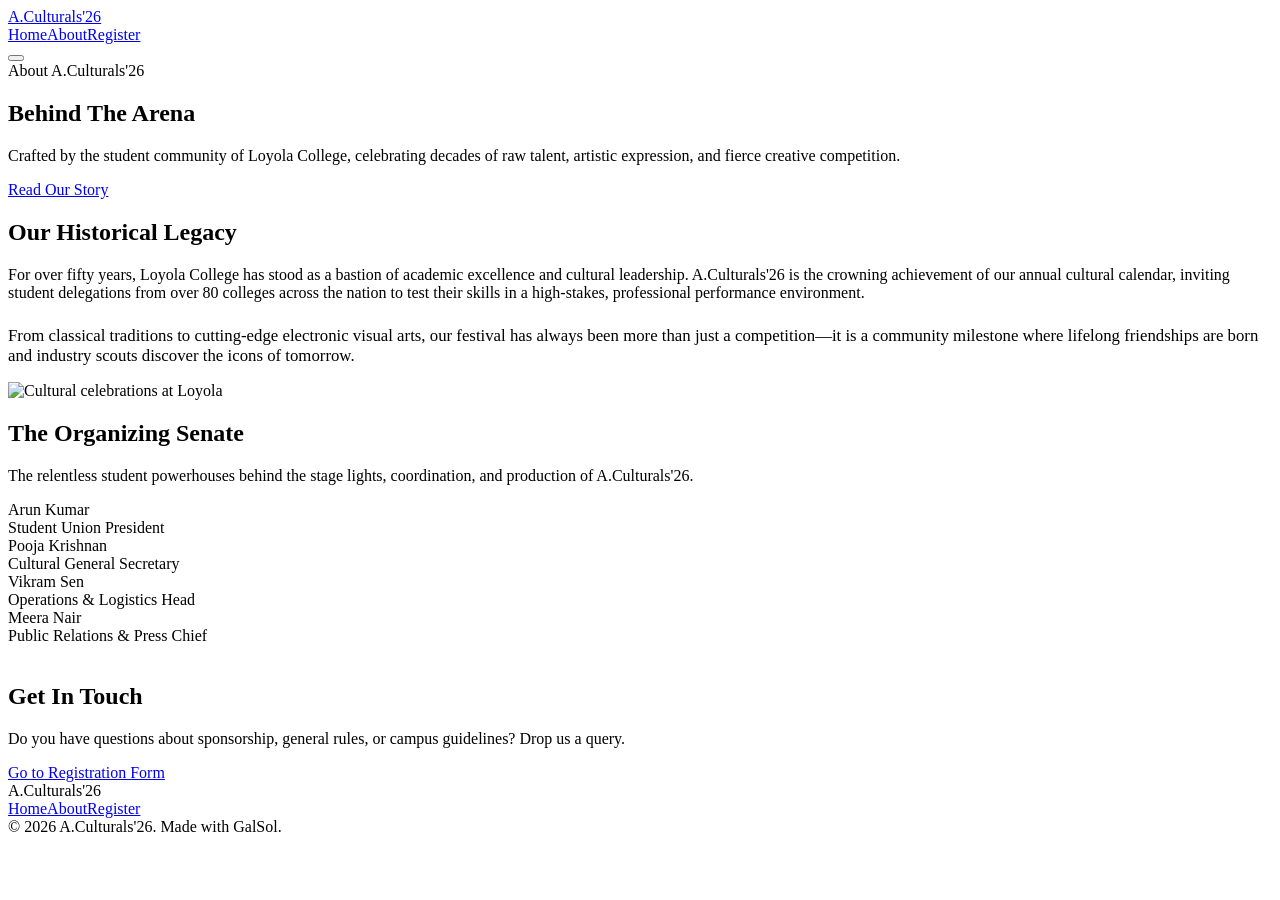
==== pages/about.html @ fa82bf2c "chore(autosave): update site" ====
<!DOCTYPE html>
<html lang="en">
<head>
<meta charset="utf-8">
<meta name="viewport" content="width=device-width,initial-scale=1">
<title>About Us — A.Culturals&#39;26</title>
<meta name="description" content="Learn about the legacy of Loyola College and the team behind Chennai's ultimate cultural warzone.">
<meta name="theme-color" content="#ff6a3d">
<link rel="icon" href="data:image/svg+xml,%3Csvg%20xmlns%3D%22http%3A%2F%2Fwww.w3.org%2F2000%2Fsvg%22%20viewBox%3D%220%200%2064%2064%22%3E%3Cdefs%3E%3ClinearGradient%20id%3D%22g%22%20x1%3D%220%22%20y1%3D%220%22%20x2%3D%221%22%20y2%3D%221%22%3E%3Cstop%20offset%3D%220%22%20stop-color%3D%22%23ff6a3d%22%2F%3E%3Cstop%20offset%3D%221%22%20stop-color%3D%22%23c026d3%22%2F%3E%3C%2FlinearGradient%3E%3C%2Fdefs%3E%3Crect%20width%3D%2264%22%20height%3D%2264%22%20rx%3D%2214%22%20fill%3D%22url(%23g)%22%2F%3E%3Ctext%20x%3D%2232%22%20y%3D%2243%22%20font-family%3D%22system-ui%2Csans-serif%22%20font-size%3D%2234%22%20font-weight%3D%22700%22%20fill%3D%22%23fff%22%20text-anchor%3D%22middle%22%3EA%3C%2Ftext%3E%3C%2Fsvg%3E">

<meta property="og:type" content="website">
<meta property="og:site_name" content="A.Culturals&#39;26">
<meta property="og:title" content="About Us — A.Culturals&#39;26">
<meta property="og:description" content="Learn about the legacy of Loyola College and the team behind Chennai's ultimate cultural warzone.">

<meta name="twitter:card" content="summary">
<meta name="twitter:title" content="About Us — A.Culturals&#39;26">
<meta name="twitter:description" content="Learn about the legacy of Loyola College and the team behind Chennai's ultimate cultural warzone.">

<link rel="preconnect" href="https://fonts.googleapis.com">
<link rel="preconnect" href="https://fonts.gstatic.com" crossorigin>
<link href="https://fonts.googleapis.com/css2?family=Syne:wght@600;700;800&family=Inter:wght@400;500;600;700&display=swap" rel="stylesheet">
<link rel="stylesheet" href="../styles.css">
</head>
<body>
<header class="nav" data-nav>
  <a class="nav-brand" href="../index.html">A.Culturals&#39;26</a>
  <nav class="nav-links"><a href="../index.html">Home</a><a href="about.html" class="active">About</a><a href="register.html">Register</a></nav>
  <button class="nav-burger" aria-label="Menu" data-burger><span></span><span></span><span></span></button>
</header>
<main>
<section class="hero fx-aurora" data-hero data-scene>
  <div class="hero-bg" data-bg style="background-image:linear-gradient(180deg,rgba(0,0,0,.35),rgba(0,0,0,.65)),url('https://images.pexels.com/photos/30215324/pexels-photo-30215324.jpeg?auto=compress&amp;cs=tinysrgb&amp;fit=crop&amp;h=627&amp;w=1200');background-size:cover;background-position:center"></div>
  <div class="hero-inner">
    <span class="hero-badge reveal">About A.Culturals'26</span>
    <h1 class="hero-title reveal txt-shiny">Behind The Arena</h1>
    <p class="hero-sub reveal">Crafted by the student community of Loyola College, celebrating decades of raw talent, artistic expression, and fierce creative competition.</p>
    <div class="hero-actions reveal">
      <a class="btn btn-lg btn-shine" href="#story" data-magnetic>Read Our Story</a>
    </div>
  </div>
</section>

<section class="section fx-noise sc-parallax" id="story" data-scene>
  <div class="section-inner">
    <div class="about-split">
      <div class="about-copy">
        <h2 class="section-title reveal">Our Historical Legacy</h2>
        <p class="section-lead reveal" style="margin-bottom:1.5rem;">For over fifty years, Loyola College has stood as a bastion of academic excellence and cultural leadership. A.Culturals'26 is the crowning achievement of our annual cultural calendar, inviting student delegations from over 80 colleges across the nation to test their skills in a high-stakes, professional performance environment.</p>
        <p class="section-lead reveal" style="color:var(--muted); font-size:1.05rem;">From classical traditions to cutting-edge electronic visual arts, our festival has always been more than just a competition—it is a community milestone where lifelong friendships are born and industry scouts discover the icons of tomorrow.</p>
      </div>
      <div class="about-media reveal">
        <img src="https://images.pexels.com/photos/5193526/pexels-photo-5193526.jpeg?auto=compress&cs=tinysrgb&fit=crop&h=627&w=1200" alt="Cultural celebrations at Loyola">
      </div>
    </div>
  </div>
</section>

<section class="section" id="team" data-scene>
  <div class="section-inner">
    <h2 class="section-title reveal">The Organizing Senate</h2>
    <p class="section-lead reveal">The relentless student powerhouses behind the stage lights, coordination, and production of A.Culturals'26.</p>
    <div class="grid grid-cards">
      <article class="card speaker reveal" data-tilt>
        <div class="speaker-photo" style="background-image:url('https://images.pexels.com/photos/220453/pexels-photo-220453.jpeg?auto=compress&cs=tinysrgb&fit=crop&h=200&w=200')"></div>
        <div class="speaker-name">Arun Kumar</div>
        <div class="speaker-role">Student Union President</div>
      </article>
      <article class="card speaker reveal" data-tilt>
        <div class="speaker-photo" style="background-image:url('https://images.pexels.com/photos/3763188/pexels-photo-3763188.jpeg?auto=compress&cs=tinysrgb&fit=crop&h=200&w=200')"></div>
        <div class="speaker-name">Pooja Krishnan</div>
        <div class="speaker-role">Cultural General Secretary</div>
      </article>
      <article class="card speaker reveal" data-tilt>
        <div class="speaker-photo" style="background-image:url('https://images.pexels.com/photos/3777946/pexels-photo-3777946.jpeg?auto=compress&cs=tinysrgb&fit=crop&h=200&w=200')"></div>
        <div class="speaker-name">Vikram Sen</div>
        <div class="speaker-role">Operations & Logistics Head</div>
      </article>
      <article class="card speaker reveal" data-tilt>
        <div class="speaker-photo" style="background-image:url('https://images.pexels.com/photos/3785077/pexels-photo-3785077.jpeg?auto=compress&cs=tinysrgb&fit=crop&h=200&w=200')"></div>
        <div class="speaker-name">Meera Nair</div>
        <div class="speaker-role">Public Relations & Press Chief</div>
      </article>
    </div>
  </div>
</section>

<section class="section cta fx-meteors" id="contact" data-media data-scene>
  <div class="ms-media ms-g-brand" data-ms-video>
    <img class="ms-poster" src="https://motion.galsol.in/v1/stage-lights-03.webp" alt="" aria-hidden="true" decoding="async">
    <video class="ms-vid" muted playsinline loop preload="none" tabindex="-1" aria-hidden="true"
      data-mp4="https://motion.galsol.in/v1/stage-lights-03.mp4"></video>
  </div>
  <div class="ms-scrim ms-scrim-heavy"></div>
  <div class="section-inner cta-inner reveal">
    <h2 class="cta-title">Get In Touch</h2>
    <p class="cta-sub">Do you have questions about sponsorship, general rules, or campus guidelines? Drop us a query.</p>
    <a class="btn btn-lg btn-borderglow" href="register.html">Go to Registration Form</a>
  </div>
</section>
</main>
<footer class="footer reveal">
  <div class="footer-inner">
    <div class="footer-brand">A.Culturals&#39;26</div>
    <nav class="footer-links"><a href="../index.html">Home</a><a href="about.html">About</a><a href="register.html">Register</a></nav>
    <div class="footer-copy">© 2026 A.Culturals&#39;26. Made with GalSol.</div>
  </div>
</footer>

<script src="../script.js"></script>

</body>
</html>
---- styles.css ----
/* ── scene layer ── */

/* ── scene layer ── */
/* registering the properties makes them real numbers rather than
   substituted strings; harmless where @property is unsupported */
@property --p{syntax:'<number>';inherits:true;initial-value:0}
...
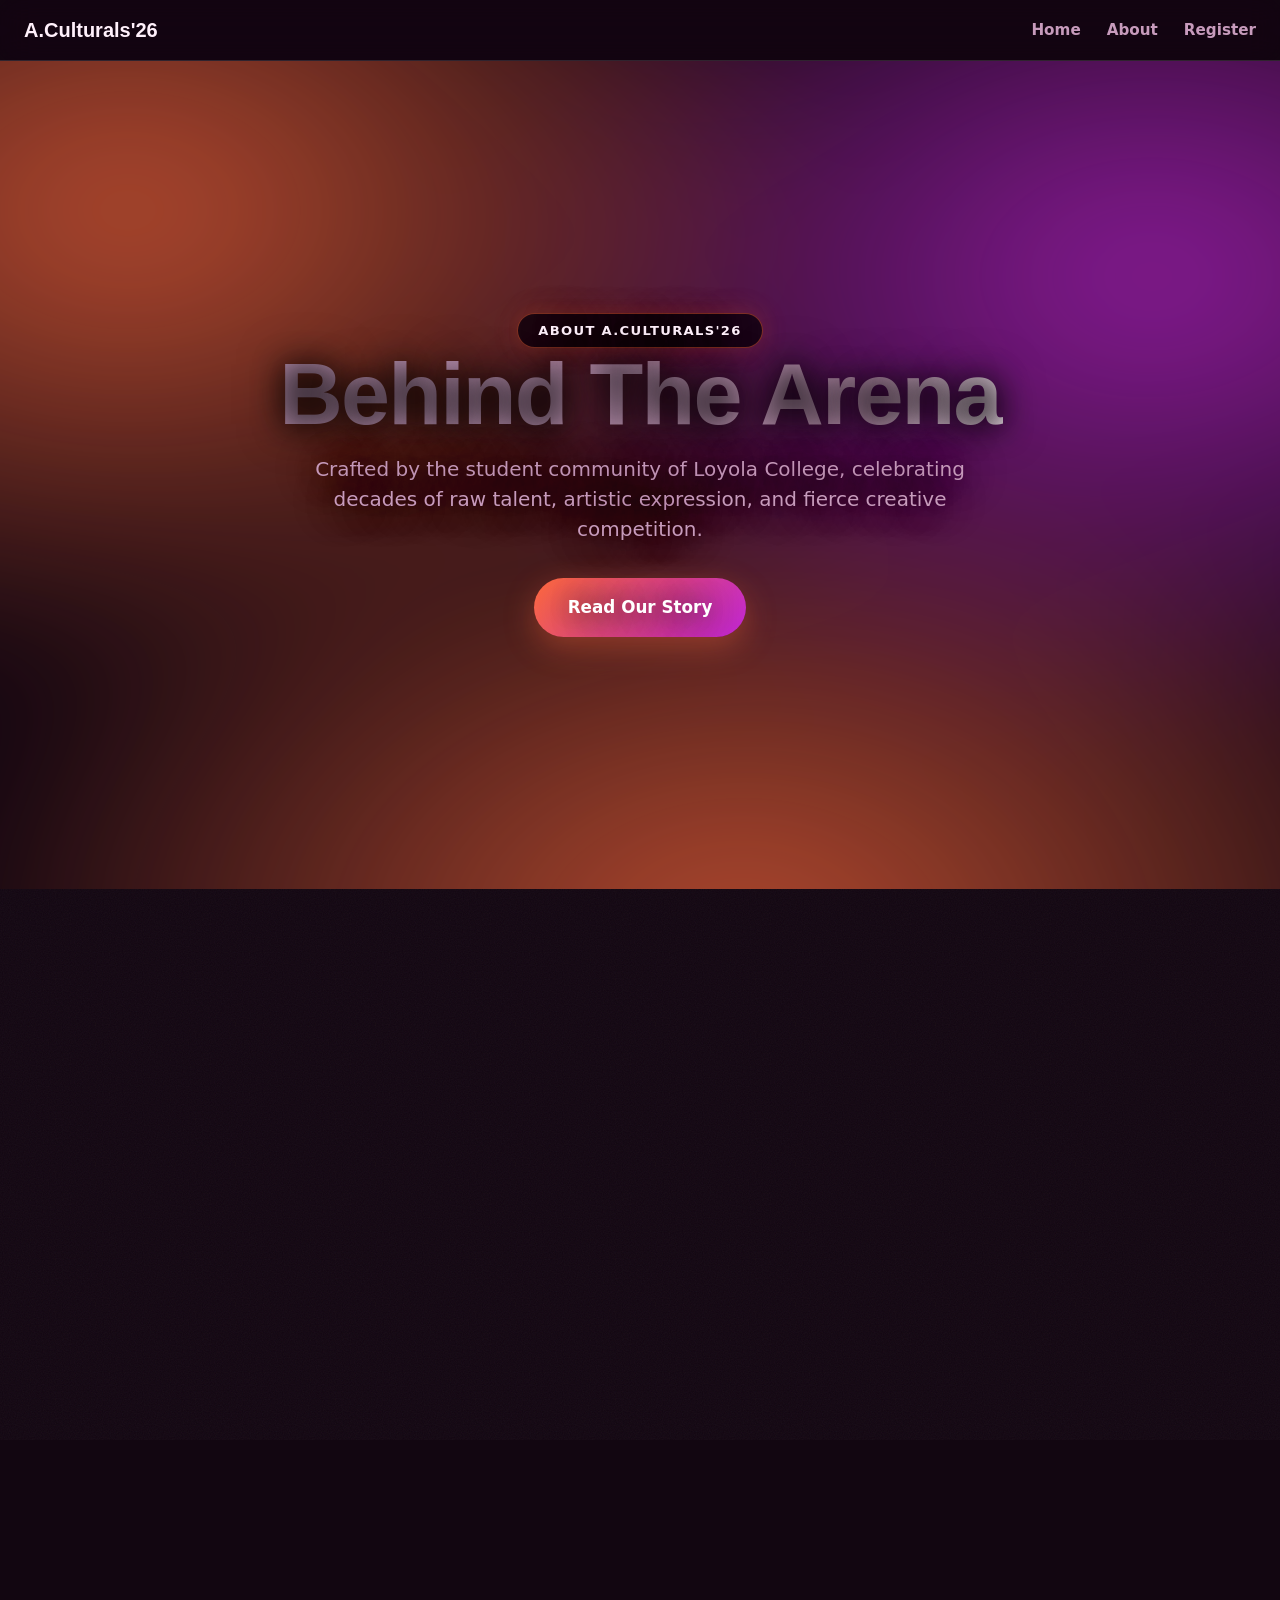
==== commit 1ca60194: "chore(autosave): update site" ====
--- a/pages/about.html
+++ b/pages/about.html
@@ -95,7 +95,7 @@
   <div class="section-inner cta-inner reveal">
     <h2 class="cta-title">Get In Touch</h2>
     <p class="cta-sub">Do you have questions about sponsorship, general rules, or campus guidelines? Drop us a query.</p>
-    <a class="btn btn-lg btn-borderglow" href="register.html">Go to Registration Form</a>
+    <a class="btn btn-lg btn-cyber-outline" href="register.html" data-magnetic>Go to Registration Form</a>
   </div>
 </section>
 </main>
--- a/styles.css
+++ b/styles.css
@@ -1,7 +1,349 @@
+:root{
+  --bg:#120611;--bg2:#1c0a1a;--surface:rgba(40,16,38,.55);--border:rgba(255,255,255,.12);
+  --text:#fff0fb;--muted:#c79bbc;
+  --accent:#ff6a3d;--accent2:#c026d3;--on-accent:#ffffff;
+  --grad:linear-gradient(135deg,var(--accent),var(--accent2));
+  /* drives html{color-scheme} so the browser paints native UI (scrollbars,
+     form controls) to match the palette instead of defaulting to white */
+  --scheme:dark;
+  --font-display:'Syne', sans-serif;--font-body:'Inter', system-ui, sans-serif;
+  --radius:18px;--radius-sm:12px;--radius-lg:28px;
+  --shadow:0 20px 60px rgba(0,0,0,.45);
+  --shadow-sm:0 8px 24px rgba(0,0,0,.35);
+  --maxw:1180px;--ease:cubic-bezier(.22,1,.36,1);
+}
+
+
+*{box-sizing:border-box}html{scroll-behavior:smooth}
+body{margin:0;background:var(--bg);color:var(--text);font-family:var(--font-body);line-height:1.6;-webkit-font-smoothing:antialiased;overflow-x:hidden}
+/* Scrollbar — themed from the palette. Without this the OS default (a white
+   bar with arrow buttons) sits against the dark page and breaks the whole look.
+   color-scheme tells the browser to render native UI dark for dark palettes. */
+html{color-scheme:var(--scheme)}
+*{scrollbar-width:thin;scrollbar-color:var(--accent) transparent}
+::-webkit-scrollbar{width:10px;height:10px}
+::-webkit-scrollbar-track{background:transparent}
+::-webkit-scrollbar-thumb{background:linear-gradient(180deg,var(--accent),var(--accent2));border-radius:20px;border:2px solid transparent;background-clip:padding-box}
+::-webkit-scrollbar-thumb:hover{filter:brightness(1.15)}
+::-webkit-scrollbar-corner{background:transparent}
+img{max-width:100%;display:block}
+a{color:inherit;text-decoration:none}
+h1,h2,h3{font-family:var(--font-display);font-weight:700;line-height:1.05;margin:0}
+.section-inner,.hero-inner,.footer-inner{max-width:var(--maxw);margin:0 auto;padding:0 24px}
+
+/* buttons */
+.btn{display:inline-flex;align-items:center;gap:8px;background:var(--grad);color:var(--on-accent);font-weight:700;
+  padding:13px 26px;border-radius:999px;box-shadow:0 10px 30px color-mix(in srgb,var(--accent) 35%,transparent);
+  transition:transform .2s var(--ease),filter .2s}
+.btn:hover{transform:translateY(-2px);filter:brightness(1.07)}
+.btn-lg{padding:16px 34px;font-size:1.05rem}
+
+/* nav — glassy sticky */
+.nav{position:sticky;top:0;z-index:50;display:flex;align-items:center;justify-content:space-between;gap:16px;
+  padding:14px 24px;background:color-mix(in srgb,var(--bg) 62%,transparent);backdrop-filter:blur(16px) saturate(140%);
+  -webkit-backdrop-filter:blur(16px) saturate(140%);border-bottom:1px solid var(--border)}
+.nav-brand{font-family:var(--font-display);font-weight:700;font-size:1.25rem}
+.nav-links{display:flex;gap:26px}
+.nav-links a{color:var(--muted);font-weight:600;font-size:.95rem;transition:color .15s}
+.nav-links a:hover{color:var(--text)}
+.nav-burger{display:none;flex-direction:column;gap:5px;background:none;border:0;cursor:pointer;padding:6px}
+.nav-burger span{width:24px;height:2px;background:var(--text);border-radius:2px;transition:.25s}
+
+/* hero — full viewport, gradient-mesh background, cinematic type */
+.hero{position:relative;min-height:92vh;display:flex;align-items:center;overflow:hidden}
+.hero-bg{position:absolute;inset:-20%;z-index:0;filter:blur(60px);opacity:.85;
+  background:
+    radial-gradient(40% 40% at 20% 25%,color-mix(in srgb,var(--accent) 70%,transparent),transparent),
+    radial-gradient(45% 45% at 82% 30%,color-mix(in srgb,var(--accent2) 70%,transparent),transparent),
+    radial-gradient(40% 40% at 60% 90%,color-mix(in srgb,var(--accent) 45%,transparent),transparent);
+  animation:heroFloat 16s var(--ease) infinite alternate}
+@keyframes heroFloat{to{transform:translate3d(3%,-3%,0) scale(1.1)}}
+.hero-inner{position:relative;z-index:1;text-align:center;padding-top:80px;padding-bottom:80px;width:100%;text-shadow:0 2px 30px rgba(0,0,0,0.95), 0 0 45px rgba(0,0,0,0.6)}
+.hero-badge-wrap{display:flex;justify-content:center;margin-bottom:24px}
+.hero-badge{display:inline-flex;align-items:center;padding:6px 20px;font-size:0.82rem;letter-spacing:0.1em;font-weight:700;border-radius:999px;background:rgba(18, 6, 17, 0.8);border:1px solid rgba(255, 106, 61, 0.45);box-shadow:0 0 25px rgba(255, 106, 61, 0.25);color:var(--text);text-transform:uppercase}
+.hero-title{font-size:clamp(2.6rem,7vw,5.5rem);letter-spacing:-.02em;margin-bottom:14px;max-width:16ch;margin-inline:auto}
+.hero-flip-text{font-family:var(--font-display);font-size:clamp(1.2rem,3vw,1.9rem);font-weight:800;letter-spacing:0.06em;color:var(--text);margin-bottom:24px;text-transform:uppercase}
+.hero-flip-text span{display:inline-block;padding:0 4px;font-weight:900}
+.hero-sub{font-size:clamp(1.05rem,2vw,1.25rem);color:var(--muted);max-width:52ch;margin:0 auto 34px;line-height:1.5}
+.hero-actions{display:flex;justify-content:center;gap:16px;margin-top:10px}
+
+/* sections */
+.section{padding:96px 0;position:relative}
+.section-title{font-size:clamp(1.9rem,4vw,3rem);letter-spacing:-.02em;margin-bottom:14px;text-align:center}
+.section-lead{color:var(--muted);font-size:1.15rem;max-width:60ch;margin:0 auto;text-align:center}
+/* About with a photograph becomes a two-column split; without one the
+   markup is unchanged and the centred column above still applies. */
+.about-split{display:grid;grid-template-columns:1fr 1fr;gap:clamp(24px,5vw,64px);align-items:center;text-align:left}
+.about-split .section-title,.about-split .section-lead{text-align:left;margin:0}
+.about-split .about-media{border-radius:var(--radius);overflow:hidden;box-shadow:var(--shadow);border:1px solid var(--border)}
+.about-split .about-media img{width:100%;height:100%;max-height:520px;object-fit:cover;display:block}
+@media(max-width:820px){.about-split{grid-template-columns:1fr;text-align:center}
+  .about-split .section-title,.about-split .section-lead{text-align:center;margin-inline:auto}}
+
+/* glass cards + grids */
+.grid{display:grid;gap:22px;margin-top:44px}
+.grid-cards{grid-template-columns:repeat(auto-fill,minmax(230px,1fr))}
+.card{background:var(--surface);border:1px solid var(--border);border-radius:var(--radius);padding:24px;
+  backdrop-filter:blur(18px) saturate(140%);-webkit-backdrop-filter:blur(18px) saturate(140%);box-shadow:var(--shadow-sm);
+  transition:transform .25s var(--ease),border-color .25s}
+.card:hover{transform:translateY(-6px);border-color:color-mix(in srgb,var(--accent) 55%,var(--border))}
+.speaker{text-align:center}
+.speaker-photo{width:110px;height:110px;border-radius:50%;margin:0 auto 16px;background:var(--grad);background-size:cover;background-position:center}
+.speaker-name{font-weight:700;font-size:1.1rem}
+.speaker-role{color:var(--muted);font-size:.9rem;margin-top:3px}
+
+/* schedule */
+.schedule{max-width:760px;margin:44px auto 0;display:flex;flex-direction:column;gap:14px}
+.sched-item{display:flex;gap:20px;align-items:flex-start;background:var(--surface);border:1px solid var(--border);
+  border-radius:var(--radius);padding:20px 22px;backdrop-filter:blur(14px)}
+.sched-time{font-family:var(--font-display);font-weight:700;color:var(--accent);min-width:92px}
+.sched-title{font-weight:700}
+.sched-desc{color:var(--muted);font-size:.95rem;margin-top:3px}
+
+/* countdown */
+.countdown{display:flex;justify-content:center;gap:16px;flex-wrap:wrap;margin-top:40px}
+.cd-unit{background:var(--surface);border:1px solid var(--border);border-radius:var(--radius);padding:22px 26px;
+  min-width:104px;text-align:center;backdrop-filter:blur(14px)}
+.cd-unit span{display:block;font-family:var(--font-display);font-size:2.6rem;font-weight:700;line-height:1;
+  background:var(--grad);-webkit-background-clip:text;background-clip:text;color:transparent}
+.cd-unit small{color:var(--muted);font-size:.78rem;text-transform:uppercase;letter-spacing:.08em}
+
+/* gallery */
+.gallery{display:grid;grid-template-columns:repeat(auto-fill,minmax(220px,1fr));gap:14px;margin-top:44px}
+.gallery-item{aspect-ratio:4/3;border-radius:var(--radius-sm);background-size:cover;background-position:center;
+  background-color:var(--surface);border:1px solid var(--border);transition:transform .25s}
+.gallery-item:hover{transform:scale(1.03)}
+
+/* cta */
+.cta-card{background:var(--surface);border:1px solid var(--border);border-radius:var(--radius-lg);
+  padding:64px 48px;backdrop-filter:blur(24px) saturate(140%);-webkit-backdrop-filter:blur(24px) saturate(140%);box-shadow:var(--shadow);overflow:hidden;position:relative;z-index:1}
+.cta-grid{display:grid;grid-template-columns:1.1fr 0.9fr;gap:48px;align-items:center}
+.cta-main{text-align:left}
+.cta-badge{display:inline-block;padding:6px 14px;font-size:0.75rem;letter-spacing:0.12em;font-weight:700;border-radius:999px;background:rgba(255, 106, 61, 0.15);border:1px solid rgba(255, 106, 61, 0.3);color:var(--accent);text-transform:uppercase;margin-bottom:20px}
+.cta-title{font-size:clamp(2rem,4vw,3.2rem);margin-bottom:16px;line-height:1.1}
+.cta-sub{color:var(--muted);font-size:1.1rem;margin-bottom:32px;max-width:540px;line-height:1.6}
+.cta-actions{display:flex;gap:16px;flex-wrap:wrap}
+.cta-stats{display:grid;grid-template-columns:1fr 1fr;gap:18px}
+.cta-stat-item{background:rgba(255,255,255,0.03);border:1px solid var(--border);border-radius:var(--radius);padding:24px;text-align:center;backdrop-filter:blur(10px);transition:transform 0.25s var(--ease), border-color 0.25s}
+.cta-stat-item:hover{border-color:var(--accent);transform:translateY(-4px)}
+.stat-num{font-family:var(--font-display);font-size:clamp(2rem,3vw,2.8rem);font-weight:800;line-height:1;margin-bottom:4px}
+.stat-label{font-size:0.85rem;font-weight:600;color:var(--muted);text-transform:uppercase;letter-spacing:0.05em}
+
+@media (max-width:960px){
+  .cta-grid{grid-template-columns:1fr;gap:40px}
+  .cta-card{padding:40px 24px}
+  .cta-main{text-align:center}
+  .cta-sub{margin-inline:auto}
+  .cta-actions{justify-content:center}
+}
+
+/* form embed */
+.form-embed{max-width:720px;margin:40px auto 0}
+.form-embed iframe{width:100%;height:760px;border:0;border-radius:var(--radius);background:#fff}
+
+/* footer */
+.footer{border-top:1px solid var(--border);padding:56px 24px;background:var(--bg2)}
+.footer-inner{display:flex;flex-direction:column;align-items:center;gap:16px;text-align:center}
+.footer-brand{font-family:var(--font-display);font-weight:700;font-size:1.3rem}
+.footer-links{display:flex;gap:22px;flex-wrap:wrap;justify-content:center}
+.footer-links a{color:var(--muted);font-weight:600;transition:color .15s}
+.footer-links a:hover{color:var(--text)}
+.footer-copy{color:var(--muted);font-size:.85rem}
+
+/* scroll-reveal */
+.reveal{opacity:0;transform:translateY(24px);transition:opacity .7s var(--ease),transform .7s var(--ease)}
+.reveal.in{opacity:1;transform:none}
+@media (prefers-reduced-motion:reduce){.reveal{opacity:1;transform:none}.hero-bg{animation:none}}
+
+/* responsive */
+@media (max-width:760px){
+  .nav-links{position:fixed;inset:64px 0 auto 0;flex-direction:column;gap:0;background:color-mix(in srgb,var(--bg) 94%,transparent);
+    backdrop-filter:blur(18px);border-bottom:1px solid var(--border);padding:10px 24px;transform:translateY(-140%);transition:transform .3s var(--ease)}
+  .nav.open .nav-links{transform:none}
+  .nav-links a{padding:14px 0;border-bottom:1px solid var(--border)}
+  .nav-burger{display:flex}
+  .nav.open .nav-burger span:nth-child(1){transform:translateY(7px) rotate(45deg)}
+  .nav.open .nav-burger span:nth-child(2){opacity:0}
+  .nav.open .nav-burger span:nth-child(3){transform:translateY(-7px) rotate(-45deg)}
+  .section{padding:64px 0}
+}
+
+
+/* ── effects kit ── */
+/* fx:txt-gradient */ .txt-gradient{background:var(--grad);-webkit-background-clip:text;background-clip:text;color:transparent}
+/* fx:data-typewriter */ .tw-caret::after{content:'';display:inline-block;width:.6ch;height:1.05em;background:var(--accent);margin-left:2px;vertical-align:-2px;animation:fxblink 1s step-end infinite}@keyframes fxblink{50%{opacity:0}}
+/* fx:data-flip */ [data-flip]>span{display:inline-block;transition:transform .5s var(--ease),opacity .5s;transform-origin:50% 100%}
+/* fx:btn-shine */ .btn-shine{position:relative;overflow:hidden}.btn-shine::after{content:'';position:absolute;inset:0;background:linear-gradient(120deg,transparent 30%,rgba(255,255,255,.4),transparent 70%);transform:translateX(-130%);transition:transform .7s var(--ease)}.btn-shine:hover::after{transform:translateX(130%)}
+/* fx:btn-borderglow */ .btn-borderglow{position:relative;z-index:0;background:var(--bg2);color:var(--text)}.btn-borderglow::before{content:'';position:absolute;inset:-2px;border-radius:inherit;background:conic-gradient(from 0deg,var(--accent),var(--accent2),var(--accent));z-index:-2;animation:fxspin 3.2s linear infinite}.btn-borderglow::after{content:'';position:absolute;inset:1.5px;border-radius:inherit;background:var(--bg2);z-index:-1}@keyframes fxspin{to{transform:rotate(360deg)}}
+/* fx:btn-cyber-outline */
+.btn-cyber-outline {
+  display: inline-flex;
+  align-items: center;
+  gap: 8px;
+  background: rgba(255, 255, 255, 0.02);
+  color: var(--text);
+  border: 1px solid rgba(255, 255, 255, 0.12);
+  border-radius: 999px;
+  position: relative;
+  overflow: hidden;
+  backdrop-filter: blur(12px);
+  -webkit-backdrop-filter: blur(12px);
+  box-shadow: inset 0 0 15px rgba(255, 255, 255, 0.02);
+  transition: all 0.4s var(--ease);
+  font-weight: 700;
+}
+.btn-cyber-outline::before {
+  content: '';
+  position: absolute;
+  top: 0; left: 15%; width: 70%; height: 1.5px;
+  background: linear-gradient(90deg, transparent, var(--accent), var(--accent2), transparent);
+  transition: all 0.4s var(--ease);
+}
+.btn-cyber-outline::after {
+  content: '';
+  position: absolute;
+  bottom: 0; left: 15%; width: 70%; height: 1.5px;
+  background: linear-gradient(90deg, transparent, var(--accent2), var(--accent), transparent);
+  transition: all 0.4s var(--ease);
+}
+.btn-cyber-outline:hover {
+  border-color: rgba(255, 106, 61, 0.4);
+  background: rgba(255, 106, 61, 0.08);
+  box-shadow: 0 0 35px rgba(255, 106, 61, 0.22), inset 0 0 12px rgba(255, 106, 61, 0.12);
+  transform: translateY(-3px);
+  color: #fff;
+}
+.btn-cyber-outline:hover::before, .btn-cyber-outline:hover::after {
+  width: 100%;
+  left: 0;
+}
+/* fx:data-glow */ [data-glow]{position:relative}[data-glow]::before{content:'';position:absolute;inset:0;border-radius:inherit;padding:1.5px;background:radial-gradient(200px circle at var(--gx,50%) var(--gy,50%),var(--accent),transparent 60%);-webkit-mask:linear-gradient(#000 0 0) content-box,linear-gradient(#000 0 0);-webkit-mask-composite:xor;mask-composite:exclude;opacity:0;transition:opacity .3s;pointer-events:none}[data-glow]:hover::before{opacity:1}
+/* fx:fx-aurora */ .fx-aurora{position:relative;overflow:hidden}.fx-aurora::before{content:'';position:absolute;inset:-30%;z-index:0;filter:blur(70px);opacity:.7;background:radial-gradient(35% 35% at 25% 30%,var(--accent),transparent),radial-gradient(35% 35% at 75% 35%,var(--accent2),transparent),radial-gradient(40% 40% at 55% 85%,var(--accent),transparent);animation:fxfloat 18s var(--ease) infinite alternate}.fx-aurora>*{position:relative;z-index:1}@keyframes fxfloat{to{transform:translate(4%,-4%) scale(1.15)}}
+/* fx:fx-dotgrid */ .fx-dotgrid{position:relative}.fx-dotgrid::before{content:'';position:absolute;inset:0;z-index:0;background-image:radial-gradient(circle,color-mix(in srgb,var(--text) 16%,transparent) 1px,transparent 1px);background-size:22px 22px;-webkit-mask-image:radial-gradient(65% 55% at 50% 40%,#000,transparent);mask-image:radial-gradient(65% 55% at 50% 40%,#000,transparent)}.fx-dotgrid>*{position:relative;z-index:1}
+/* fx:data-spotlight */ [data-spotlight]{position:relative}[data-spotlight]::after{content:'';position:absolute;inset:0;z-index:0;pointer-events:none;background:radial-gradient(420px circle at var(--spx,50%) var(--spy,50%),color-mix(in srgb,var(--accent) 22%,transparent),transparent 70%);opacity:0;transition:opacity .3s}[data-spotlight]:hover::after{opacity:1}[data-spotlight]>*{position:relative;z-index:1}
+/* fx:marquee */ .marquee{overflow:hidden;--gap:2rem;-webkit-mask-image:linear-gradient(90deg,transparent,#000 8%,#000 92%,transparent);mask-image:linear-gradient(90deg,transparent,#000 8%,#000 92%,transparent)}.marquee-track{display:flex;gap:var(--gap);width:max-content;animation:fxmarquee 28s linear infinite}.marquee:hover .marquee-track{animation-play-state:paused}@keyframes fxmarquee{to{transform:translateX(calc(-50% - var(--gap)/2))}}
+/* fx:bento */ .bento{display:grid;grid-template-columns:repeat(4,1fr);gap:16px;margin-top:44px}.bento>*{background:var(--surface);border:1px solid var(--border);border-radius:var(--radius);padding:24px;backdrop-filter:blur(14px)}.bento .b-wide{grid-column:span 2}.bento .b-tall{grid-row:span 2}@media(max-width:760px){.bento{grid-template-columns:repeat(2,1fr)}.bento .b-wide{grid-column:span 2}}
+/* fx:data-nav-spotlight */ [data-nav-spotlight]{position:relative;overflow:hidden}[data-nav-spotlight]::before{content:'';position:absolute;inset:0;pointer-events:none;background:radial-gradient(110px circle at var(--nspx,-999px) 50%,color-mix(in srgb,var(--accent) 24%,transparent),transparent 70%);opacity:0;transition:opacity .3s}[data-nav-spotlight]:hover::before{opacity:1}[data-nav-spotlight] .nav-ind{position:absolute;bottom:0;height:2px;background:var(--grad);border-radius:2px;transition:left .35s var(--ease),width .35s var(--ease);pointer-events:none}
+/* fx:data-dock */ [data-dock]{display:inline-flex;align-items:flex-end;gap:10px;padding:10px 14px;background:var(--surface);border:1px solid var(--border);border-radius:22px;backdrop-filter:blur(16px);box-shadow:var(--shadow-sm)}[data-dock]>*{transition:transform .18s var(--ease);transform-origin:bottom center;will-change:transform}
+/* fx:data-carousel */ [data-carousel]{position:relative}[data-carousel] .car-track{display:flex;gap:16px;overflow-x:auto;scroll-snap-type:x mandatory;scrollbar-width:none;-ms-overflow-style:none}[data-carousel] .car-track::-webkit-scrollbar{display:none}[data-carousel] .car-slide{flex:0 0 auto;scroll-snap-align:center}[data-carousel] .car-btn{position:absolute;top:42%;transform:translateY(-50%);width:40px;height:40px;border-radius:50%;background:var(--surface);border:1px solid var(--border);color:var(--text);cursor:pointer;display:grid;place-items:center;backdrop-filter:blur(12px);z-index:2;font-size:1.2rem;line-height:1}[data-carousel] .car-btn:hover{border-color:var(--accent)}[data-carousel] .car-prev{left:-10px}[data-carousel] .car-next{right:-10px}[data-carousel] .car-dots{display:flex;gap:7px;justify-content:center;margin-top:18px}[data-carousel] .car-dot{width:7px;height:7px;border-radius:99px;background:var(--border);border:0;cursor:pointer;transition:.25s var(--ease)}[data-carousel] .car-dot.on{background:var(--accent);width:22px}
+/* fx:fx-meteors */ .fx-meteors{position:relative;overflow:hidden}.fx-meteors .meteor{position:absolute;top:-8%;width:2px;height:2px;border-radius:50%;background:var(--accent);box-shadow:0 0 9px var(--accent);animation:fxmeteor linear infinite;z-index:0}.fx-meteors .meteor::after{content:'';position:absolute;top:50%;transform:translateY(-50%);width:90px;height:1px;background:linear-gradient(90deg,var(--accent),transparent)}@keyframes fxmeteor{0%{transform:translate(0,0) rotate(215deg);opacity:1}70%{opacity:1}100%{transform:translate(-760px,760px) rotate(215deg);opacity:0}}.fx-meteors>*:not(.meteor){position:relative;z-index:1}
+/* fx:fx-noise */ .fx-noise{position:relative}.fx-noise::after{content:'';position:absolute;inset:0;pointer-events:none;z-index:2;opacity:.05;mix-blend-mode:overlay;background-image:url("data:image/svg+xml,%3Csvg xmlns='http://www.w3.org/2000/svg' width='140' height='140'%3E%3Cfilter id='n'%3E%3CfeTurbulence type='fractalNoise' baseFrequency='.85' numOctaves='3'/%3E%3C/filter%3E%3Crect width='140' height='140' filter='url(%23n)'/%3E%3C/svg%3E")}
+/* fx:data-encrypt */ [data-encrypt]{position:relative;overflow:hidden}[data-encrypt] .enc{position:absolute;inset:0;z-index:1;font-family:'JetBrains Mono',ui-monospace,monospace;font-size:10px;line-height:1.15;color:color-mix(in srgb,var(--accent) 75%,transparent);word-break:break-all;padding:6px;opacity:0;transition:opacity .35s;pointer-events:none;-webkit-mask-image:radial-gradient(170px at var(--ex,50%) var(--ey,50%),#000,transparent);mask-image:radial-gradient(170px at var(--ex,50%) var(--ey,50%),#000,transparent)}[data-encrypt]:hover .enc{opacity:1}[data-encrypt]>*:not(.enc){position:relative;z-index:2}
+/* fx:txt-shiny */ .txt-shiny{background:linear-gradient(110deg,var(--muted) 40%,var(--text) 50%,var(--muted) 60%);background-size:200% 100%;-webkit-background-clip:text;background-clip:text;color:transparent;animation:fxshine 3.2s linear infinite}@keyframes fxshine{to{background-position:-200% 0}}
+/* fx:data-magnetlines */ [data-magnetlines]{display:grid;place-items:center}[data-magnetlines] span{display:block;width:2px;height:26px;border-radius:2px;background:color-mix(in srgb,var(--accent) 75%,transparent);transform:rotate(var(--rot,-10deg));transition:transform .25s var(--ease);will-change:transform}
+
+/* ── media tier ── */
+
+/* ── media tier: footage behind a section ── */
+[data-media]{position:relative;isolation:isolate;overflow:hidden}
+/* negative z sits above the section's own background but below every
+   z-index:0 child — which is where effects.js puts its canvases */
+.ms-media{position:absolute;inset:0;z-index:-2;pointer-events:none}
+.ms-media .ms-poster,.ms-media .ms-vid{position:absolute;inset:0;width:100%;height:100%;object-fit:cover;display:block}
+.ms-media .ms-vid{opacity:0;transition:opacity .6s var(--ease)}
+.ms-media .ms-vid.ms-on{opacity:1}
+.ms-media.ms-flip .ms-poster,.ms-media.ms-flip .ms-vid{transform:scaleX(-1)}
+/* grades — the same clip reads as a different film per palette, which is
+   what stops ten sites sharing one mood from looking like ten of the same */
+.ms-g-cool .ms-poster,.ms-g-cool .ms-vid{filter:saturate(.85) hue-rotate(-12deg) contrast(1.06)}
+.ms-g-warm .ms-poster,.ms-g-warm .ms-vid{filter:saturate(1.12) hue-rotate(10deg) brightness(1.02)}
+.ms-g-mono .ms-poster,.ms-g-mono .ms-vid{filter:grayscale(1) contrast(1.12)}
+.ms-g-brand .ms-poster,.ms-g-brand .ms-vid{filter:grayscale(1) contrast(1.05)}
+.ms-g-brand::after{content:'';position:absolute;inset:0;background:var(--grad);mix-blend-mode:color;opacity:.85}
+/* SCRIM = DIM, NOT TINT.
+   This used to be color-mix(var(--bg)) — on a dark-blue palette that laid
+   a blue wash over the footage and made a black night road look painted.
+   Real footage already has its own colour; the scrim's only job is
+   contrast under the copy, so it is NEUTRAL BLACK. Tinting is opt-in via
+   the ms-g-* grades, where the author actually asked for it. */
+.ms-scrim{position:absolute;inset:0;z-index:-1;pointer-events:none}
+.ms-scrim-light{background:linear-gradient(180deg,rgba(0,0,0,.18),rgba(0,0,0,.42))}
+.ms-scrim-medium{background:linear-gradient(180deg,rgba(0,0,0,.34),rgba(0,0,0,.58))}
+.ms-scrim-heavy{background:linear-gradient(180deg,rgba(0,0,0,.52),rgba(0,0,0,.76))}
+.ms-scrim-bottom{background:linear-gradient(180deg,transparent 28%,rgba(0,0,0,.82))}
+/* flat, even dim — for footage that is already dark and just needs holding back */
+.ms-scrim-dim{background:rgba(0,0,0,.42)}
+@media (max-width:600px){.ms-scrim{background:linear-gradient(180deg,rgba(0,0,0,.45),rgba(0,0,0,.68))}}
+/* Overlay zone — clips a Tier A effect's canvas to part of the section.
+   The effects insert their canvas as the first child at z-index 0, so a
+   mask on the section's ::after cannot reach them; a clip-path on a
+   wrapper class does, and costs nothing. */
+[data-fx-zone="top"]>canvas{clip-path:inset(0 0 50% 0)}
+[data-fx-zone="bottom"]>canvas{clip-path:inset(50% 0 0 0)}
+@media (prefers-reduced-motion:reduce){.ms-media .ms-vid{display:none}}
+
+
 /* ── scene layer ── */
 
 /* ── scene layer ── */
 /* registering the properties makes them real numbers rather than
    substituted strings; harmless where @property is unsupported */
 @property --p{syntax:'<number>';inherits:true;initial-value:0}
-...
+@property --vp{syntax:'<number>';inherits:true;initial-value:1}
+[data-scene]{position:relative;will-change:transform,opacity,filter}
+/* the spacer is what the page scrolls through while the scene holds still */
+.scene-pin{position:relative;height:calc((1 + var(--pin,1))*100vh)}
+.scene-pin>[data-pin]{position:sticky;top:0;height:100vh;overflow:hidden;display:flex;flex-direction:column;justify-content:center}
+[data-scene].sc-zoom .ms-media{transform:scale(calc(1 + var(--p,0)*.18));transform-origin:50% 50%}
+[data-scene].sc-rise .hero-inner,[data-scene].sc-rise .section-inner{
+    transform:translateY(calc((1 - var(--vp,1))*46px));opacity:var(--vp,1)}
+[data-scene].sc-hold .hero-inner,[data-scene].sc-hold .section-inner{
+    transform:translateY(calc(var(--p,0)*-16vh));
+    opacity:calc(1 - max(0,(var(--p,0) - .68))*3.1)}
+[data-scene].sc-depth{
+    transform:scale(calc(1 - max(0,(var(--p,0) - .7))*.3));
+    filter:blur(calc(max(0,(var(--p,0) - .74))*18px));
+    opacity:calc(1 - max(0,(var(--p,0) - .78))*3.4)}
+[data-scene].sc-parallax .ms-media{transform:translateY(calc((var(--p,0) - .5)*13vh)) scale(1.16)}
+[data-scene].sc-wipe{clip-path:inset(calc((1 - var(--vp,1))*46%) 0 0 0)}
+[data-scene].sc-letterbox::before,[data-scene].sc-letterbox::after{
+    content:'';position:absolute;left:0;right:0;height:calc(var(--p,0)*9vh);background:#000;z-index:3;pointer-events:none}
+    [data-scene].sc-letterbox::before{top:0}[data-scene].sc-letterbox::after{bottom:0}
+
+.grid-scene{position:relative;overflow:hidden;background:var(--bg)}
+.grid-wrap{position:absolute;top:50%;left:50%;width:300vw;height:300vh;
+  display:grid;grid-template-columns:repeat(3,1fr);grid-template-rows:repeat(3,1fr);gap:0;
+  transform:translate(-50%,-50%) scale(calc(1 - var(--p,0)*0.6667));
+  transform-origin:50% 50%;will-change:transform}
+.grid-cell{position:relative;overflow:hidden;background:var(--bg2)}
+.grid-cell img,.grid-cell video{width:100%;height:100%;object-fit:cover;display:block}
+/* the surrounding tiles are invisible until the pull-back starts, so the
+   first frame is a clean full-bleed hero and nothing flashes at the edges */
+.grid-cell.gc-out{opacity:calc(var(--p,0)*3.2);transition:none}
+.grid-cell.gc-mid{display:flex;align-items:center;justify-content:center;background:transparent}
+/* hero copy shrinks with the grid, so it stays legible as the tile does */
+.grid-cell.gc-mid>*{transform:scale(calc(1 + var(--p,0)*1.4));transform-origin:50% 50%}
+@media (max-width:760px){
+  /* a 3×3 pull-back on a phone leaves nine unreadable postage stamps —
+     the tiles become a normal vertical run instead */
+  .grid-wrap{position:static;width:auto;height:auto;transform:none;
+    grid-template-columns:repeat(2,1fr);grid-template-rows:none}
+  .grid-cell{aspect-ratio:1/1}
+  .grid-cell.gc-out{opacity:1}
+  .grid-cell.gc-mid{grid-column:1/-1;aspect-ratio:auto;min-height:70svh}
+  .grid-cell.gc-mid>*{transform:none}
+}
+@media (prefers-reduced-motion:reduce){
+  .grid-wrap{transform:translate(-50%,-50%) scale(.3333)}
+  .grid-cell.gc-out{opacity:1}
+  .grid-cell.gc-mid>*{transform:scale(2.4)}
+}
+
+/* Phones: pinning eats the whole screen on a short viewport and the blur
+   is expensive, so scenes flow normally and only the gentle motion stays. */
+@media (max-width:760px){
+  .scene-pin{height:auto}
+  .scene-pin>[data-pin]{position:static;height:auto;min-height:100svh}
+  [data-scene].sc-depth{transform:none;filter:none;opacity:1}
+  [data-scene].sc-hold .hero-inner,[data-scene].sc-hold .section-inner{transform:none;opacity:1}
+  [data-scene].sc-letterbox::before,[data-scene].sc-letterbox::after{display:none}
+}
+@media (prefers-reduced-motion:reduce){
+  .scene-pin{height:auto}
+  .scene-pin>[data-pin]{position:static;height:auto;min-height:100svh}
+  [data-scene]{transform:none!important;filter:none!important;opacity:1!important;clip-path:none!important}
+  [data-scene] .hero-inner,[data-scene] .section-inner{transform:none!important;opacity:1!important}
+  [data-scene] .ms-media{transform:none!important}
+}
+@property --p{syntax:'<number>';inherits:true;initial-value:0}
+...
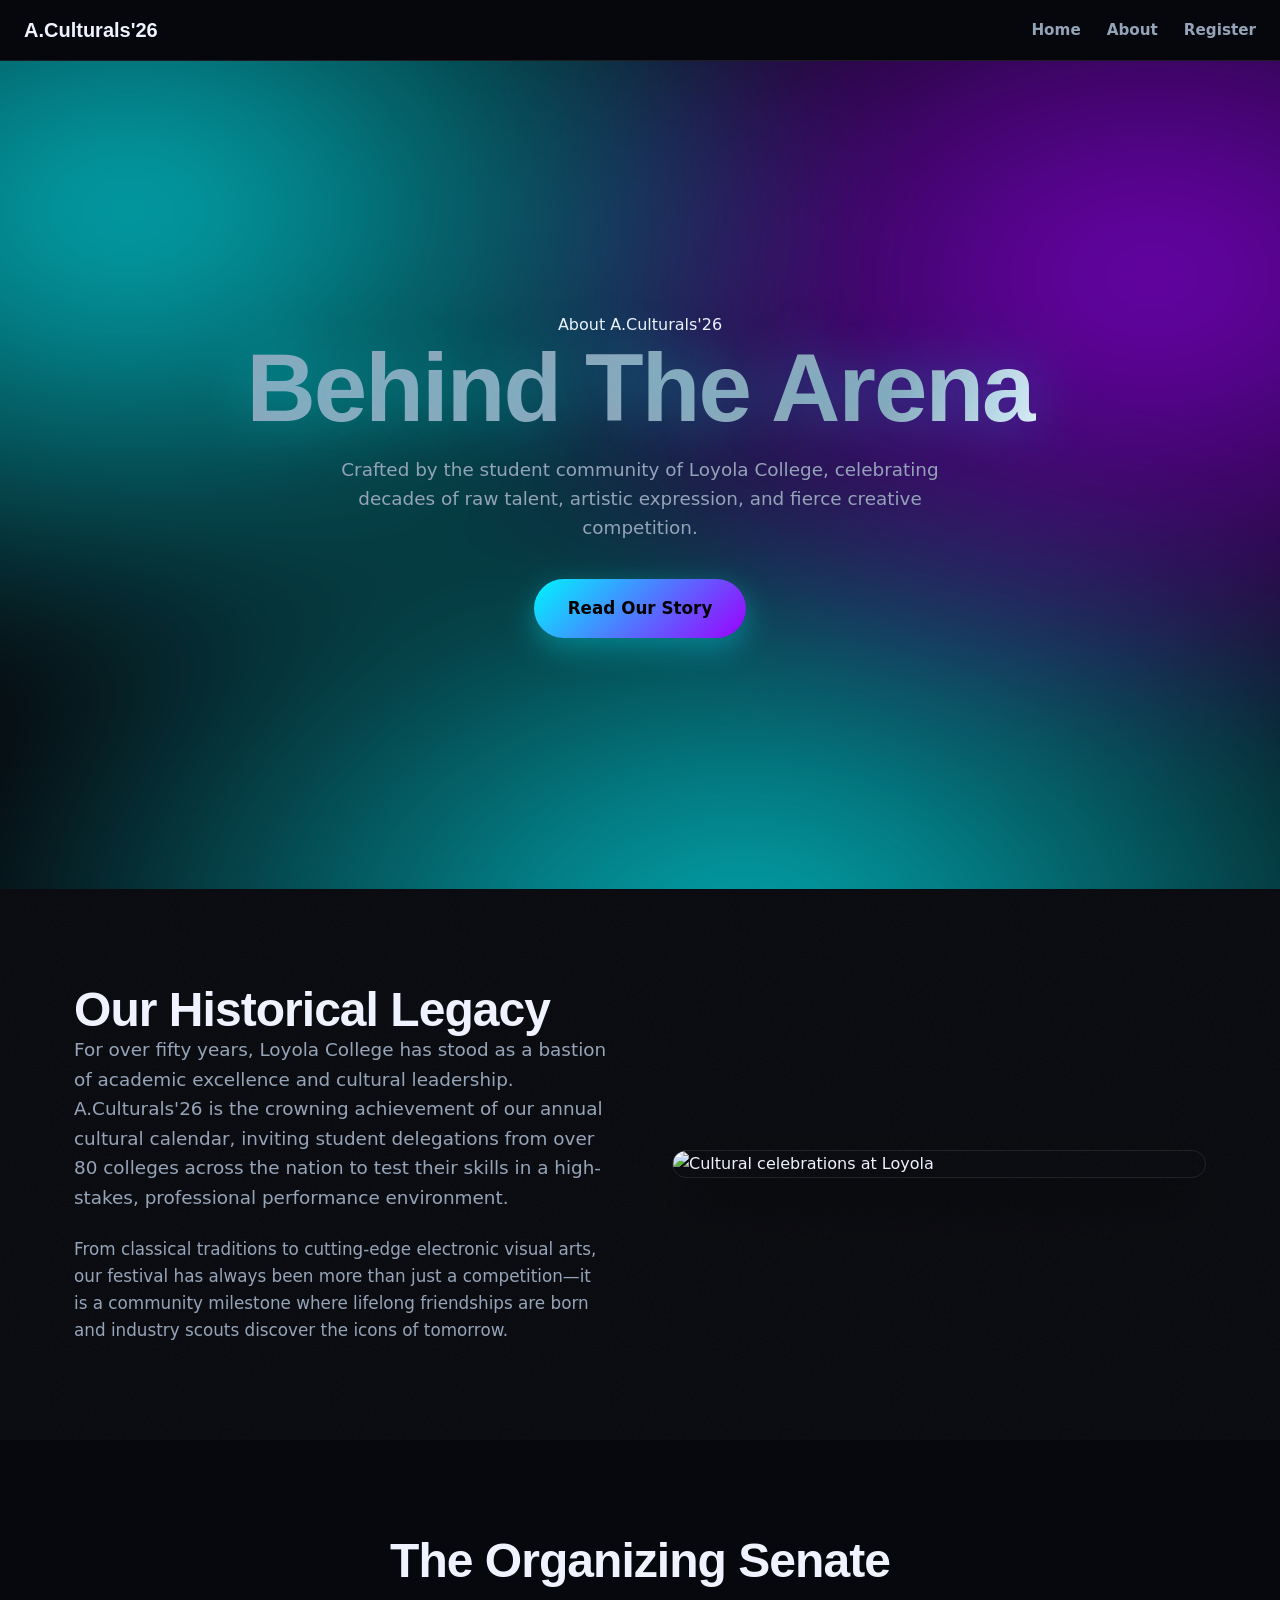
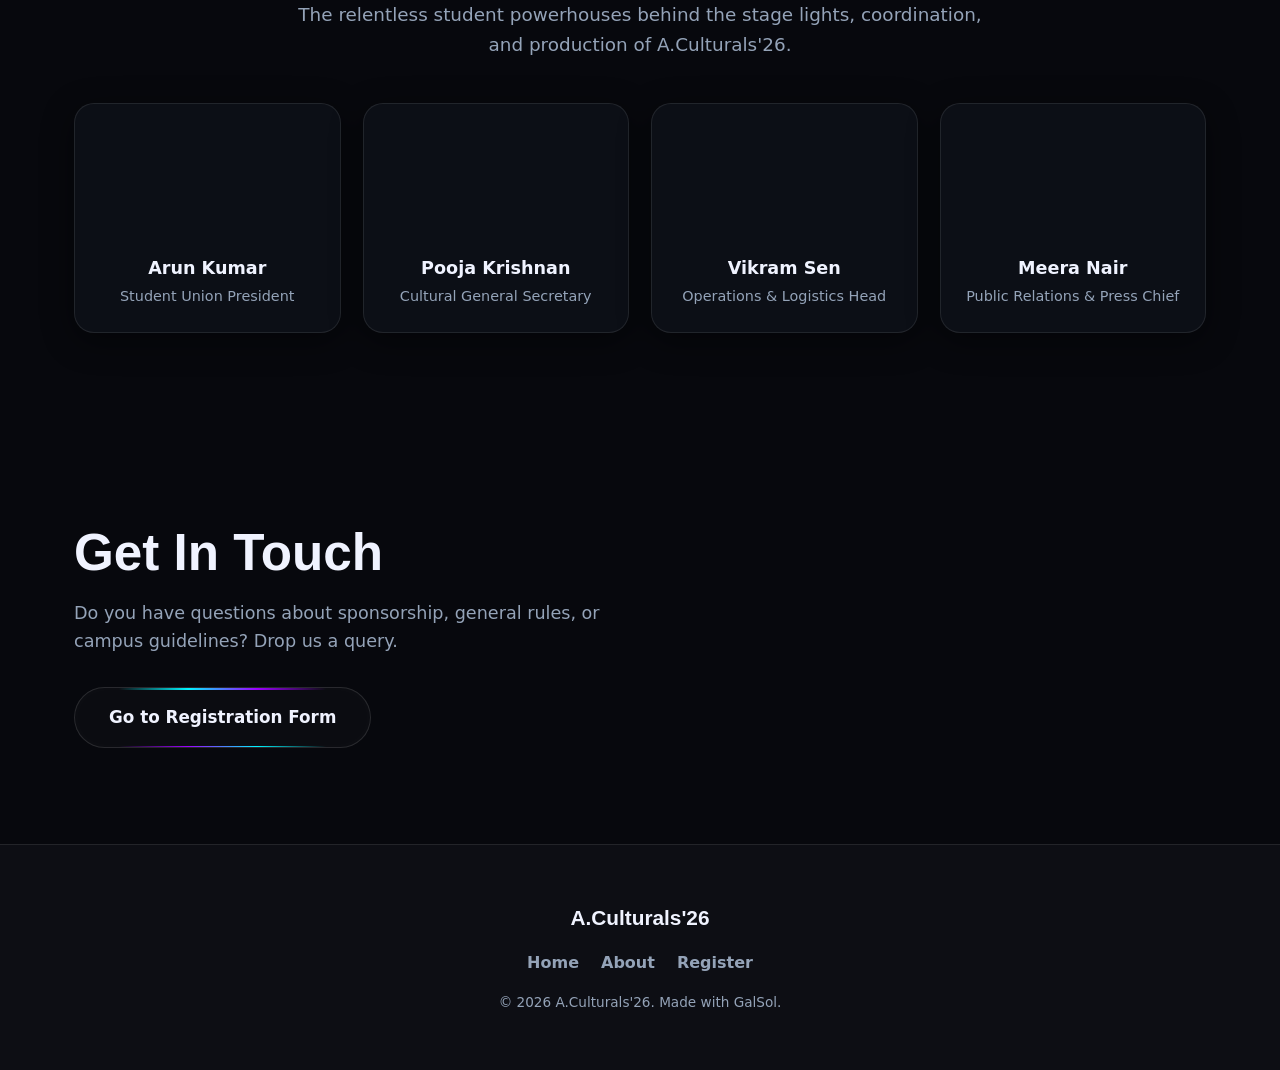
==== commit 869847d8: "chore(autosave): update site" ====
--- a/pages/about.html
+++ b/pages/about.html
@@ -5,7 +5,7 @@
 <meta name="viewport" content="width=device-width,initial-scale=1">
 <title>About Us — A.Culturals&#39;26</title>
 <meta name="description" content="Learn about the legacy of Loyola College and the team behind Chennai's ultimate cultural warzone.">
-<meta name="theme-color" content="#ff6a3d">
+<meta name="theme-color" content="#00f5ff">
 <link rel="icon" href="data:image/svg+xml,%3Csvg%20xmlns%3D%22http%3A%2F%2Fwww.w3.org%2F2000%2Fsvg%22%20viewBox%3D%220%200%2064%2064%22%3E%3Cdefs%3E%3ClinearGradient%20id%3D%22g%22%20x1%3D%220%22%20y1%3D%220%22%20x2%3D%221%22%20y2%3D%221%22%3E%3Cstop%20offset%3D%220%22%20stop-color%3D%22%23ff6a3d%22%2F%3E%3Cstop%20offset%3D%221%22%20stop-color%3D%22%23c026d3%22%2F%3E%3C%2FlinearGradient%3E%3C%2Fdefs%3E%3Crect%20width%3D%2264%22%20height%3D%2264%22%20rx%3D%2214%22%20fill%3D%22url(%23g)%22%2F%3E%3Ctext%20x%3D%2232%22%20y%3D%2243%22%20font-family%3D%22system-ui%2Csans-serif%22%20font-size%3D%2234%22%20font-weight%3D%22700%22%20fill%3D%22%23fff%22%20text-anchor%3D%22middle%22%3EA%3C%2Ftext%3E%3C%2Fsvg%3E">
 
 <meta property="og:type" content="website">
--- a/styles.css
+++ b/styles.css
@@ -1,15 +1,15 @@
 :root{
-  --bg:#120611;--bg2:#1c0a1a;--surface:rgba(40,16,38,.55);--border:rgba(255,255,255,.12);
-  --text:#fff0fb;--muted:#c79bbc;
-  --accent:#ff6a3d;--accent2:#c026d3;--on-accent:#ffffff;
+  --bg:#07080d;--bg2:#0d0e14;--surface:rgba(18,22,32,.55);--border:rgba(255,255,255,.09);
+  --text:#f0f3ff;--muted:#94a3b8;
+  --accent:#00f5ff;--accent2:#9d00ff;--on-accent:#000000;
   --grad:linear-gradient(135deg,var(--accent),var(--accent2));
   /* drives html{color-scheme} so the browser paints native UI (scrollbars,
      form controls) to match the palette instead of defaulting to white */
   --scheme:dark;
   --font-display:'Syne', sans-serif;--font-body:'Inter', system-ui, sans-serif;
-  --radius:18px;--radius-sm:12px;--radius-lg:28px;
-  --shadow:0 20px 60px rgba(0,0,0,.45);
-  --shadow-sm:0 8px 24px rgba(0,0,0,.35);
+  --radius:20px;--radius-sm:12px;--radius-lg:32px;
+  --shadow:0 24px 68px rgba(0,0,0,.6);
+  --shadow-sm:0 8px 32px rgba(0,0,0,.45);
   --maxw:1180px;--ease:cubic-bezier(.22,1,.36,1);
 }
 
@@ -58,14 +58,201 @@
     radial-gradient(40% 40% at 60% 90%,color-mix(in srgb,var(--accent) 45%,transparent),transparent);
   animation:heroFloat 16s var(--ease) infinite alternate}
 @keyframes heroFloat{to{transform:translate3d(3%,-3%,0) scale(1.1)}}
-.hero-inner{position:relative;z-index:1;text-align:center;padding-top:80px;padding-bottom:80px;width:100%;text-shadow:0 2px 30px rgba(0,0,0,0.95), 0 0 45px rgba(0,0,0,0.6)}
-.hero-badge-wrap{display:flex;justify-content:center;margin-bottom:24px}
-.hero-badge{display:inline-flex;align-items:center;padding:6px 20px;font-size:0.82rem;letter-spacing:0.1em;font-weight:700;border-radius:999px;background:rgba(18, 6, 17, 0.8);border:1px solid rgba(255, 106, 61, 0.45);box-shadow:0 0 25px rgba(255, 106, 61, 0.25);color:var(--text);text-transform:uppercase}
-.hero-title{font-size:clamp(2.6rem,7vw,5.5rem);letter-spacing:-.02em;margin-bottom:14px;max-width:16ch;margin-inline:auto}
-.hero-flip-text{font-family:var(--font-display);font-size:clamp(1.2rem,3vw,1.9rem);font-weight:800;letter-spacing:0.06em;color:var(--text);margin-bottom:24px;text-transform:uppercase}
-.hero-flip-text span{display:inline-block;padding:0 4px;font-weight:900}
-.hero-sub{font-size:clamp(1.05rem,2vw,1.25rem);color:var(--muted);max-width:52ch;margin:0 auto 34px;line-height:1.5}
-.hero-actions{display:flex;justify-content:center;gap:16px;margin-top:10px}
+.hero-inner{position:relative;z-index:2;text-align:center;padding-top:40px;padding-bottom:40px;width:100%}
+
+/* Premium Cyber Frame & Tickers */
+.hero-frame {
+  position: relative;
+  max-width: 860px;
+  margin: 0 auto;
+  padding: 56px 40px;
+  background: radial-gradient(120% 120% at 50% 0%, rgba(0, 245, 255, 0.15) 0%, rgba(157, 0, 255, 0.04) 100%);
+  border: 1px solid rgba(255, 255, 255, 0.08);
+  border-radius: var(--radius-lg);
+  backdrop-filter: blur(20px) saturate(140%);
+  -webkit-backdrop-filter: blur(20px) saturate(140%);
+  box-shadow: 0 40px 100px rgba(0, 0, 0, 0.8), inset 0 1px 0 rgba(255, 255, 255, 0.15);
+  overflow: hidden;
+}
+.hero-frame::before {
+  content: '';
+  position: absolute;
+  top: 0; left: 0; right: 0; height: 1px;
+  background: linear-gradient(90deg, transparent, rgba(0, 245, 255, 0.6), transparent);
+}
+.hero-corner {
+  position: absolute;
+  width: 18px;
+  height: 18px;
+  border: 2px solid var(--accent);
+  opacity: 0.8;
+  transition: transform 0.3s var(--ease);
+}
+.hero-frame:hover .hero-corner {
+  transform: scale(1.1);
+}
+.hc-tl { top: 16px; left: 16px; border-right: 0; border-bottom: 0; }
+.hc-tr { top: 16px; right: 16px; border-left: 0; border-bottom: 0; border-color: var(--accent2); }
+.hc-bl { bottom: 16px; left: 16px; border-right: 0; border-top: 0; border-color: var(--accent2); }
+.hc-br { bottom: 16px; right: 16px; border-left: 0; border-top: 0; }
+
+.hero-meta-badge {
+  display: inline-flex;
+  align-items: center;
+  gap: 12px;
+  font-family: var(--font-body);
+  font-size: 0.78rem;
+  font-weight: 700;
+  letter-spacing: 0.12em;
+  color: var(--text);
+  background: rgba(255, 255, 255, 0.04);
+  border: 1px solid rgba(255, 255, 255, 0.08);
+  padding: 8px 18px;
+  border-radius: 999px;
+  margin-bottom: 24px;
+  box-shadow: 0 4px 20px rgba(0, 0, 0, 0.2);
+}
+.meta-pillar {
+  display: flex;
+  align-items: center;
+  gap: 6px;
+  color: var(--accent);
+}
+.live-indicator {
+  width: 8px;
+  height: 8px;
+  background: #39ff14;
+  border-radius: 50%;
+  box-shadow: 0 0 10px #39ff14;
+  animation: pulseIndicator 1.5s infinite;
+}
+@keyframes pulseIndicator {
+  0% { transform: scale(0.9); opacity: 0.7; }
+  50% { transform: scale(1.3); opacity: 1; }
+  100% { transform: scale(0.9); opacity: 0.7; }
+}
+.meta-divider {
+  width: 1px;
+  height: 12px;
+  background: rgba(255, 255, 255, 0.15);
+}
+.meta-date {
+  color: var(--text);
+}
+.meta-location {
+  color: var(--accent2);
+}
+
+.hero-college-tag {
+  font-family: var(--font-display);
+  font-size: 0.75rem;
+  letter-spacing: 0.2em;
+  font-weight: 800;
+  color: var(--muted);
+  text-transform: uppercase;
+  margin-bottom: 12px;
+}
+
+.hero-title {
+  font-size: clamp(3.2rem, 9vw, 6rem);
+  letter-spacing: -0.02em;
+  margin-bottom: 16px;
+  max-width: 16ch;
+  margin-inline: auto;
+  text-shadow: 0 0 60px rgba(0, 245, 255, 0.35);
+}
+
+.hero-tagline {
+  font-family: var(--font-display);
+  font-size: clamp(1.2rem, 3.2vw, 2.1rem);
+  font-weight: 800;
+  letter-spacing: 0.06em;
+  color: var(--text);
+  margin-bottom: 24px;
+  text-transform: uppercase;
+}
+.hero-tagline .txt-glow {
+  background: linear-gradient(90deg, var(--accent), var(--accent2));
+  -webkit-background-clip: text;
+  background-clip: text;
+  color: transparent;
+  text-shadow: 0 0 20px rgba(157, 0, 255, 0.3);
+}
+
+.hero-sub {
+  font-size: clamp(0.95rem, 1.8vw, 1.15rem);
+  color: var(--muted);
+  max-width: 58ch;
+  margin: 0 auto 36px;
+  line-height: 1.6;
+}
+
+.hero-actions {
+  display: flex;
+  justify-content: center;
+  gap: 20px;
+  margin-top: 10px;
+  flex-wrap: wrap;
+}
+
+/* Redesigned Actions */
+.btn-premium {
+  background: var(--grad);
+  color: var(--on-accent);
+  border: none;
+  font-weight: 800;
+  display: inline-flex;
+  align-items: center;
+  gap: 10px;
+  padding: 16px 36px;
+  border-radius: 999px;
+  box-shadow: 0 12px 35px rgba(0, 245, 255, 0.25);
+  transition: all 0.3s var(--ease);
+}
+.btn-premium:hover {
+  transform: translateY(-3px) scale(1.02);
+  box-shadow: 0 16px 45px rgba(0, 245, 255, 0.4);
+}
+.btn-arrow {
+  width: 18px;
+  height: 18px;
+  transition: transform 0.3s var(--ease);
+}
+.btn-premium:hover .btn-arrow {
+  transform: translateX(4px);
+}
+
+.btn-explore {
+  background: rgba(255, 255, 255, 0.05);
+  border: 1px solid rgba(255, 255, 255, 0.12);
+  color: var(--text);
+  font-weight: 700;
+  padding: 16px 36px;
+  border-radius: 999px;
+  transition: all 0.3s var(--ease);
+  backdrop-filter: blur(10px);
+}
+.btn-explore:hover {
+  background: rgba(255, 255, 255, 0.1);
+  border-color: var(--accent);
+  transform: translateY(-3px);
+  box-shadow: 0 12px 30px rgba(0, 245, 255, 0.15);
+}
+
+@media(max-width: 640px) {
+  .hero-frame {
+    padding: 40px 20px;
+    border-radius: var(--radius);
+  }
+  .hero-corner {
+    width: 12px;
+    height: 12px;
+  }
+  .hc-tl { top: 12px; left: 12px; }
+  .hc-tr { top: 12px; right: 12px; }
+  .hc-bl { bottom: 12px; left: 12px; }
+  .hc-br { bottom: 12px; right: 12px; }
+}
 
 /* sections */
 .section{padding:96px 0;position:relative}
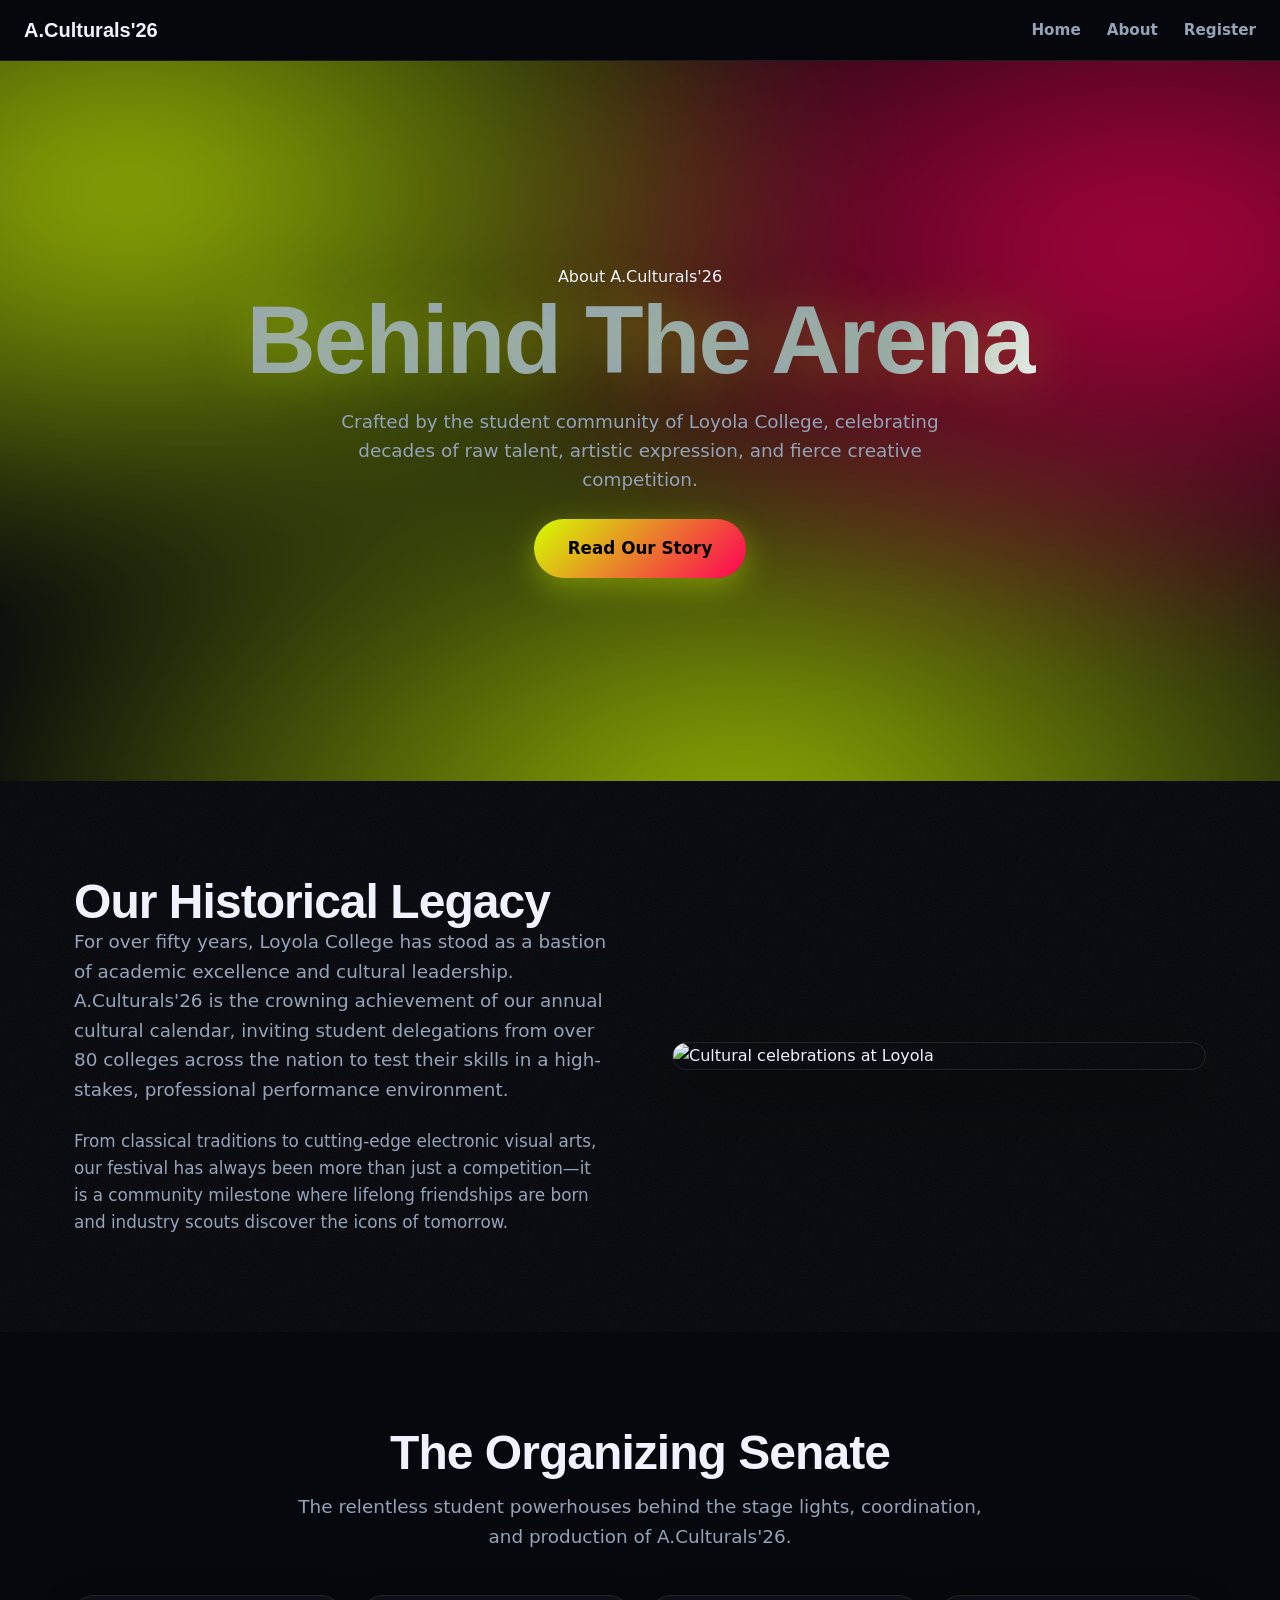
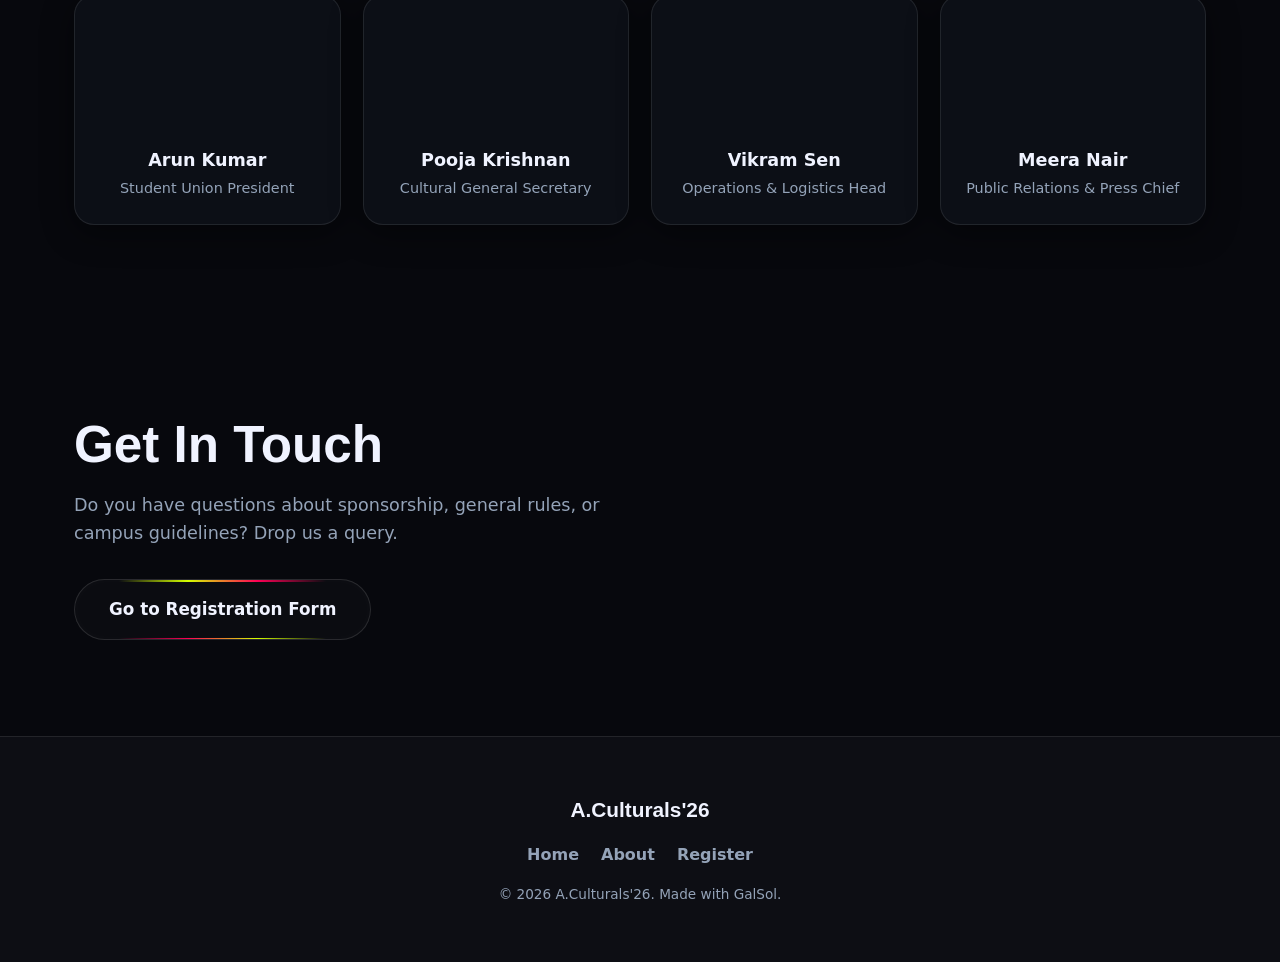
==== commit 3022f102: "chore(autosave): update site" ====
--- a/pages/about.html
+++ b/pages/about.html
@@ -5,8 +5,8 @@
 <meta name="viewport" content="width=device-width,initial-scale=1">
 <title>About Us — A.Culturals&#39;26</title>
 <meta name="description" content="Learn about the legacy of Loyola College and the team behind Chennai's ultimate cultural warzone.">
-<meta name="theme-color" content="#00f5ff">
-<link rel="icon" href="data:image/svg+xml,%3Csvg%20xmlns%3D%22http%3A%2F%2Fwww.w3.org%2F2000%2Fsvg%22%20viewBox%3D%220%200%2064%2064%22%3E%3Cdefs%3E%3ClinearGradient%20id%3D%22g%22%20x1%3D%220%22%20y1%3D%220%22%20x2%3D%221%22%20y2%3D%221%22%3E%3Cstop%20offset%3D%220%22%20stop-color%3D%22%23ff6a3d%22%2F%3E%3Cstop%20offset%3D%221%22%20stop-color%3D%22%23c026d3%22%2F%3E%3C%2FlinearGradient%3E%3C%2Fdefs%3E%3Crect%20width%3D%2264%22%20height%3D%2264%22%20rx%3D%2214%22%20fill%3D%22url(%23g)%22%2F%3E%3Ctext%20x%3D%2232%22%20y%3D%2243%22%20font-family%3D%22system-ui%2Csans-serif%22%20font-size%3D%2234%22%20font-weight%3D%22700%22%20fill%3D%22%23fff%22%20text-anchor%3D%22middle%22%3EA%3C%2Ftext%3E%3C%2Fsvg%3E">
+<meta name="theme-color" content="#d4ff00">
+<link rel="icon" href="data:image/svg+xml,%3Csvg%20xmlns%3D%22http%3A%2F%2Fwww.w3.org%2F2000%2Fsvg%22%20viewBox%3D%220%200%2064%2064%22%3E%3Cdefs%3E%3ClinearGradient%20id%3D%22g%22%20x1%3D%220%22%20y1%3D%220%22%20x2%3D%221%22%20y2%3D%221%22%3E%3Cstop%20offset%3D%220%22%20stop-color%3D%22%23d4ff00%22%2F%3E%3Cstop%20offset%3D%221%22%20stop-color%3D%22%23ff0055%22%2F%3E%3C%2FlinearGradient%3E%3C%2Fdefs%3E%3Crect%20width%3D%2264%22%20height%3D%2264%22%20rx%3D%2214%22%20fill%3D%22url(%23g)%22%2F%3E%3Ctext%20x%3D%2232%22%20y%3D%2243%22%20font-family%3D%22system-ui%2Csans-serif%22%20font-size%3D%2234%22%20font-weight%3D%22700%22%20fill%3D%22%23000%22%20text-anchor%3D%22middle%22%3EA%3C%2Ftext%3E%3C%2Fsvg%3E">
 
 <meta property="og:type" content="website">
 <meta property="og:site_name" content="A.Culturals&#39;26">
--- a/styles.css
+++ b/styles.css
@@ -1,7 +1,7 @@
 :root{
   --bg:#07080d;--bg2:#0d0e14;--surface:rgba(18,22,32,.55);--border:rgba(255,255,255,.09);
   --text:#f0f3ff;--muted:#94a3b8;
-  --accent:#00f5ff;--accent2:#9d00ff;--on-accent:#000000;
+  --accent:#d4ff00;--accent2:#ff0055;--on-accent:#000000;
   --grad:linear-gradient(135deg,var(--accent),var(--accent2));
   /* drives html{color-scheme} so the browser paints native UI (scrollbars,
      form controls) to match the palette instead of defaulting to white */
@@ -50,7 +50,7 @@
 .nav-burger span{width:24px;height:2px;background:var(--text);border-radius:2px;transition:.25s}
 
 /* hero — full viewport, gradient-mesh background, cinematic type */
-.hero{position:relative;min-height:92vh;display:flex;align-items:center;overflow:hidden}
+.hero{position:relative;min-height:80vh;display:flex;align-items:center;overflow:hidden}
 .hero-bg{position:absolute;inset:-20%;z-index:0;filter:blur(60px);opacity:.85;
   background:
     radial-gradient(40% 40% at 20% 25%,color-mix(in srgb,var(--accent) 70%,transparent),transparent),
@@ -65,8 +65,8 @@
   position: relative;
   max-width: 860px;
   margin: 0 auto;
-  padding: 56px 40px;
-  background: radial-gradient(120% 120% at 50% 0%, rgba(0, 245, 255, 0.15) 0%, rgba(157, 0, 255, 0.04) 100%);
+  padding: 32px 36px;
+  background: radial-gradient(120% 120% at 50% 0%, rgba(212, 255, 0, 0.12) 0%, rgba(255, 0, 85, 0.04) 100%);
   border: 1px solid rgba(255, 255, 255, 0.08);
   border-radius: var(--radius-lg);
   backdrop-filter: blur(20px) saturate(140%);
@@ -78,7 +78,7 @@
   content: '';
   position: absolute;
   top: 0; left: 0; right: 0; height: 1px;
-  background: linear-gradient(90deg, transparent, rgba(0, 245, 255, 0.6), transparent);
+  background: linear-gradient(90deg, transparent, var(--accent), transparent);
 }
 .hero-corner {
   position: absolute;
@@ -109,7 +109,7 @@
   border: 1px solid rgba(255, 255, 255, 0.08);
   padding: 8px 18px;
   border-radius: 999px;
-  margin-bottom: 24px;
+  margin-bottom: 16px;
   box-shadow: 0 4px 20px rgba(0, 0, 0, 0.2);
 }
 .meta-pillar {
@@ -159,7 +159,7 @@
   margin-bottom: 16px;
   max-width: 16ch;
   margin-inline: auto;
-  text-shadow: 0 0 60px rgba(0, 245, 255, 0.35);
+  text-shadow: 0 0 60px rgba(212, 255, 0, 0.35);
 }
 
 .hero-tagline {
@@ -183,7 +183,7 @@
   font-size: clamp(0.95rem, 1.8vw, 1.15rem);
   color: var(--muted);
   max-width: 58ch;
-  margin: 0 auto 36px;
+  margin: 0 auto 24px;
   line-height: 1.6;
 }
 
@@ -206,12 +206,12 @@
   gap: 10px;
   padding: 16px 36px;
   border-radius: 999px;
-  box-shadow: 0 12px 35px rgba(0, 245, 255, 0.25);
+  box-shadow: 0 12px 35px rgba(212, 255, 0, 0.25);
   transition: all 0.3s var(--ease);
 }
 .btn-premium:hover {
   transform: translateY(-3px) scale(1.02);
-  box-shadow: 0 16px 45px rgba(0, 245, 255, 0.4);
+  box-shadow: 0 16px 45px rgba(212, 255, 0, 0.4);
 }
 .btn-arrow {
   width: 18px;
@@ -236,7 +236,7 @@
   background: rgba(255, 255, 255, 0.1);
   border-color: var(--accent);
   transform: translateY(-3px);
-  box-shadow: 0 12px 30px rgba(0, 245, 255, 0.15);
+  box-shadow: 0 12px 30px rgba(212, 255, 0, 0.15);
 }
 
 @media(max-width: 640px) {
@@ -306,7 +306,7 @@
   padding:64px 48px;backdrop-filter:blur(24px) saturate(140%);-webkit-backdrop-filter:blur(24px) saturate(140%);box-shadow:var(--shadow);overflow:hidden;position:relative;z-index:1}
 .cta-grid{display:grid;grid-template-columns:1.1fr 0.9fr;gap:48px;align-items:center}
 .cta-main{text-align:left}
-.cta-badge{display:inline-block;padding:6px 14px;font-size:0.75rem;letter-spacing:0.12em;font-weight:700;border-radius:999px;background:rgba(255, 106, 61, 0.15);border:1px solid rgba(255, 106, 61, 0.3);color:var(--accent);text-transform:uppercase;margin-bottom:20px}
+.cta-badge{display:inline-block;padding:6px 14px;font-size:0.75rem;letter-spacing:0.12em;font-weight:700;border-radius:999px;background:rgba(255, 0, 85, 0.15);border:1px solid rgba(255, 0, 85, 0.3);color:var(--accent);text-transform:uppercase;margin-bottom:20px}
 .cta-title{font-size:clamp(2rem,4vw,3.2rem);margin-bottom:16px;line-height:1.1}
 .cta-sub{color:var(--muted);font-size:1.1rem;margin-bottom:32px;max-width:540px;line-height:1.6}
 .cta-actions{display:flex;gap:16px;flex-wrap:wrap}
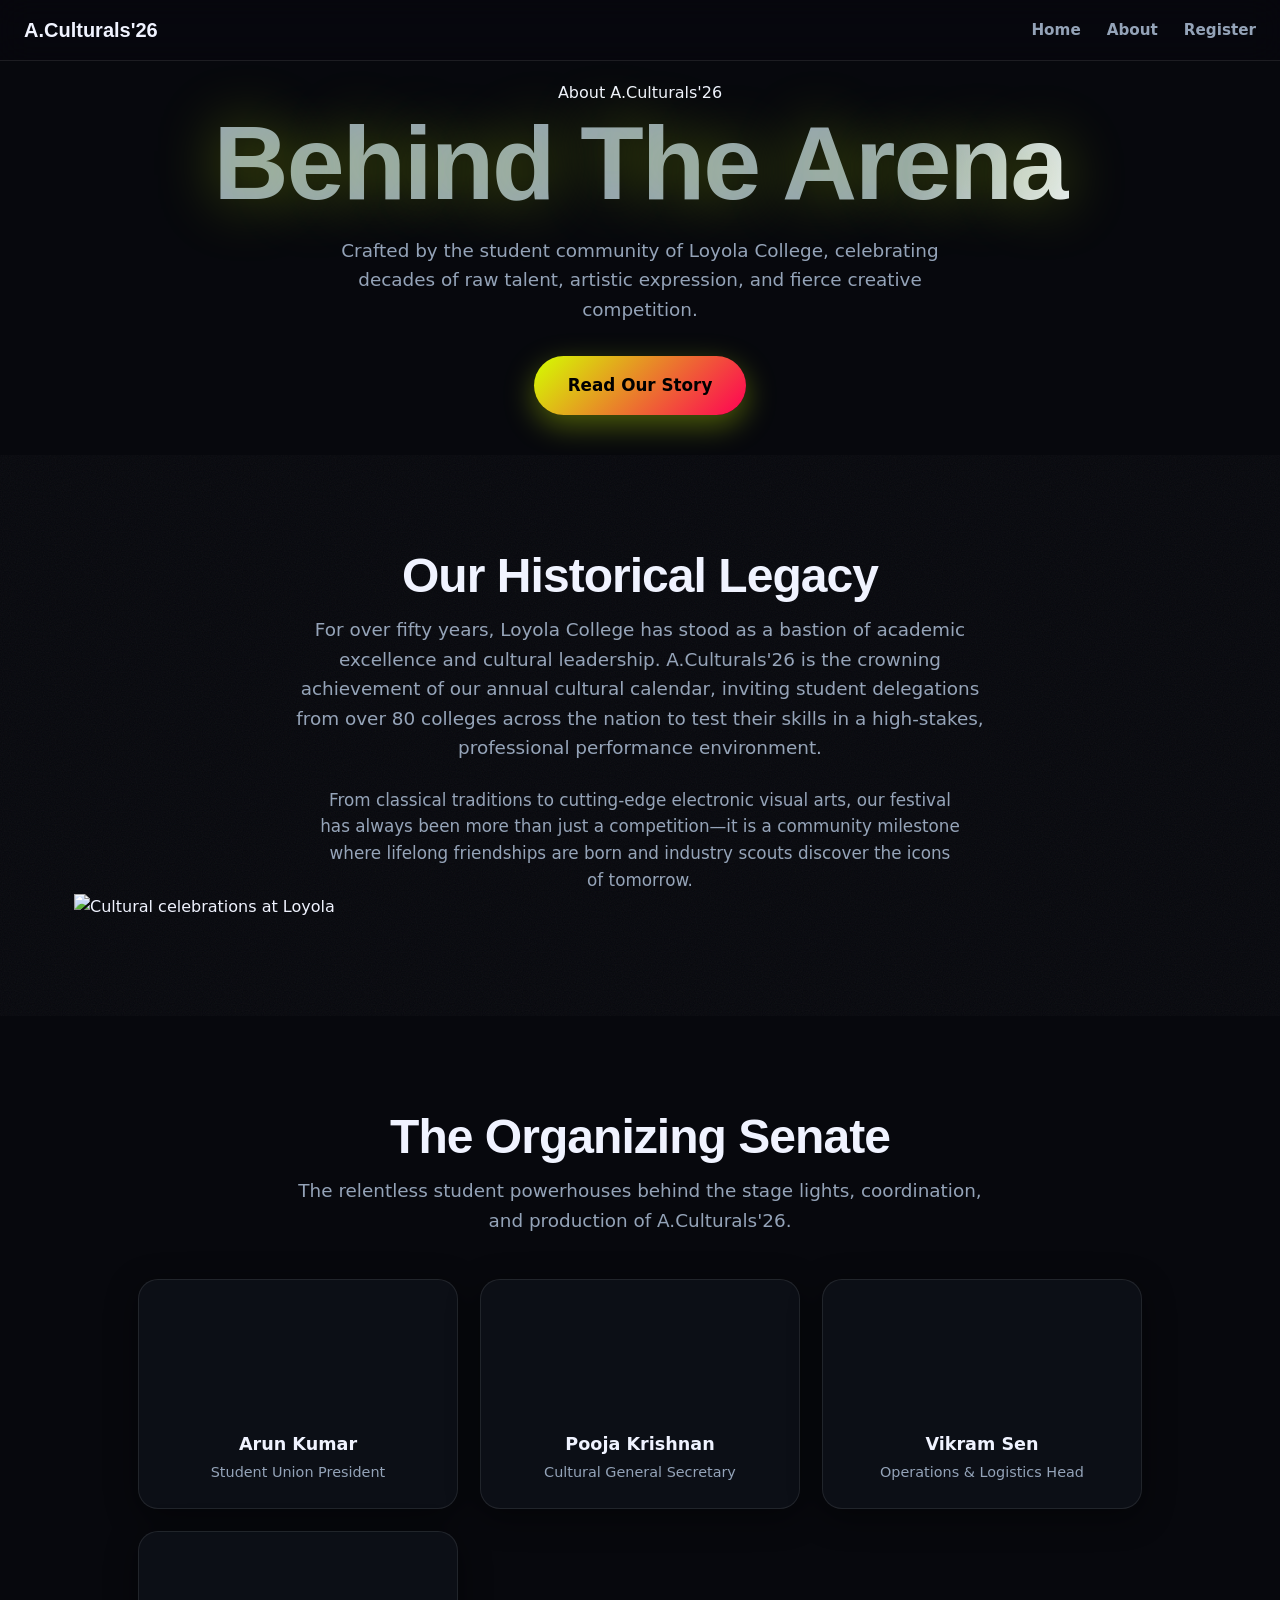
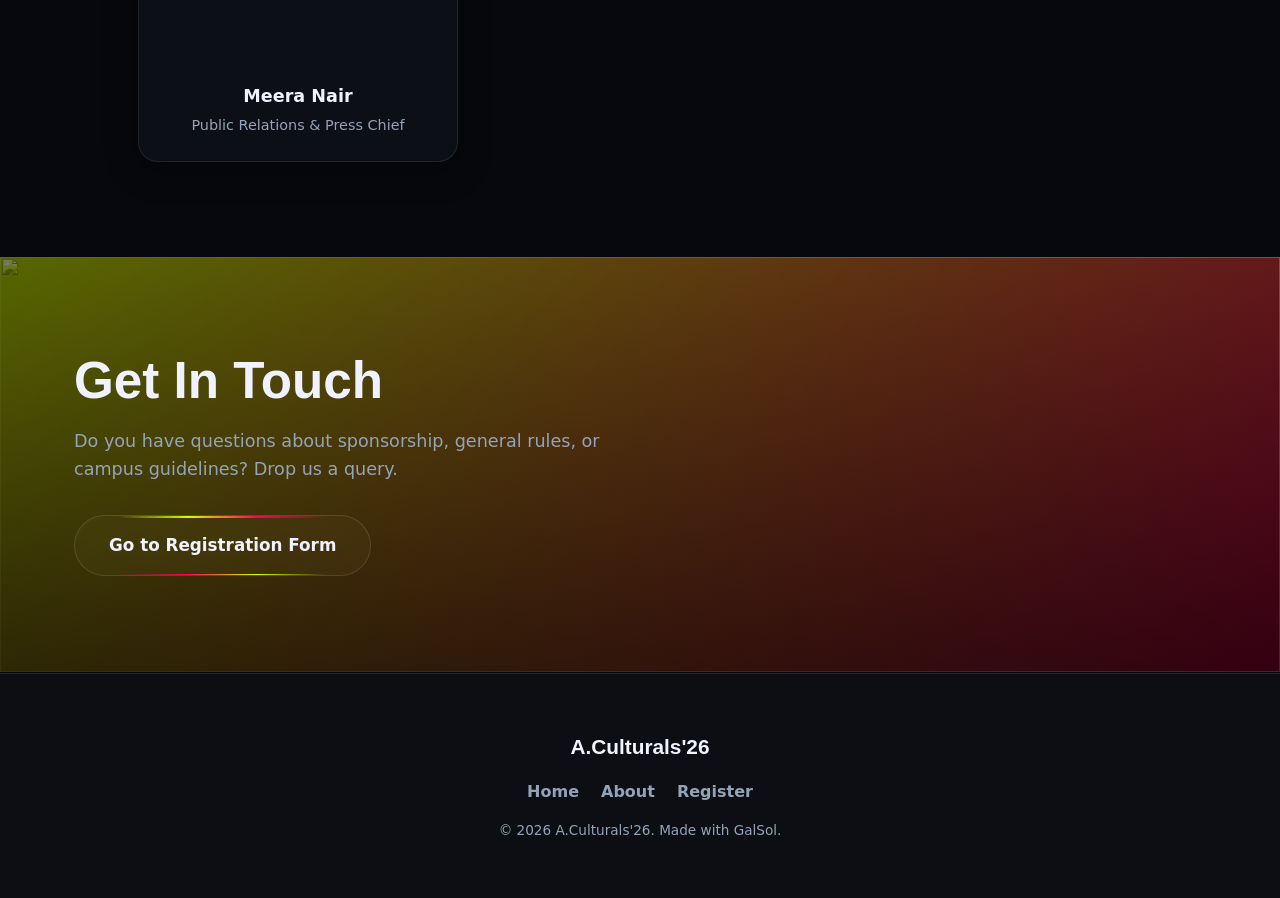
==== commit c13da9a7: "chore(autosave): update site" ====
--- a/pages/about.html
+++ b/pages/about.html
@@ -24,9 +24,9 @@
 </head>
 <body>
 <header class="nav" data-nav>
-  <a class="nav-brand" href="../index.html">A.Culturals&#39;26</a>
+  <a class="nav-brand" href="../index.html">A.Culturals'26</a>
   <nav class="nav-links"><a href="../index.html">Home</a><a href="about.html" class="active">About</a><a href="register.html">Register</a></nav>
-  <button class="nav-burger" aria-label="Menu" data-burger><span></span><span></span><span></span></button>
+  <button class="nav-burger" aria-label="Toggle menu" aria-expanded="false" data-burger><span></span><span></span><span></span></button>
 </header>
 <main>
 <section class="hero fx-aurora" data-hero data-scene>
--- a/styles.css
+++ b/styles.css
@@ -3,8 +3,6 @@
   --text:#f0f3ff;--muted:#94a3b8;
   --accent:#d4ff00;--accent2:#ff0055;--on-accent:#000000;
   --grad:linear-gradient(135deg,var(--accent),var(--accent2));
-  /* drives html{color-scheme} so the browser paints native UI (scrollbars,
-     form controls) to match the palette instead of defaulting to white */
   --scheme:dark;
   --font-display:'Syne', sans-serif;--font-body:'Inter', system-ui, sans-serif;
   --radius:20px;--radius-sm:12px;--radius-lg:32px;
@@ -13,12 +11,8 @@
   --maxw:1180px;--ease:cubic-bezier(.22,1,.36,1);
 }
 
-
 *{box-sizing:border-box}html{scroll-behavior:smooth}
 body{margin:0;background:var(--bg);color:var(--text);font-family:var(--font-body);line-height:1.6;-webkit-font-smoothing:antialiased;overflow-x:hidden}
-/* Scrollbar — themed from the palette. Without this the OS default (a white
-   bar with arrow buttons) sits against the dark page and breaks the whole look.
-   color-scheme tells the browser to render native UI dark for dark palettes. */
 html{color-scheme:var(--scheme)}
 *{scrollbar-width:thin;scrollbar-color:var(--accent) transparent}
 ::-webkit-scrollbar{width:10px;height:10px}
@@ -38,8 +32,8 @@
 .btn:hover{transform:translateY(-2px);filter:brightness(1.07)}
 .btn-lg{padding:16px 34px;font-size:1.05rem}
 
-/* nav — glassy sticky */
-.nav{position:sticky;top:0;z-index:50;display:flex;align-items:center;justify-content:space-between;gap:16px;
+/* nav */
+.nav{position:fixed;top:0;left:0;right:0;z-index:100;display:flex;align-items:center;justify-content:space-between;gap:16px;
   padding:14px 24px;background:color-mix(in srgb,var(--bg) 62%,transparent);backdrop-filter:blur(16px) saturate(140%);
   -webkit-backdrop-filter:blur(16px) saturate(140%);border-bottom:1px solid var(--border)}
 .nav-brand{font-family:var(--font-display);font-weight:700;font-size:1.25rem}
@@ -49,29 +43,22 @@
 .nav-burger{display:none;flex-direction:column;gap:5px;background:none;border:0;cursor:pointer;padding:6px}
 .nav-burger span{width:24px;height:2px;background:var(--text);border-radius:2px;transition:.25s}
 
-/* hero — full viewport, gradient-mesh background, cinematic type */
-.hero{position:relative;min-height:80vh;display:flex;align-items:center;overflow:hidden}
-.hero-bg{position:absolute;inset:-20%;z-index:0;filter:blur(60px);opacity:.85;
-  background:
-    radial-gradient(40% 40% at 20% 25%,color-mix(in srgb,var(--accent) 70%,transparent),transparent),
-    radial-gradient(45% 45% at 82% 30%,color-mix(in srgb,var(--accent2) 70%,transparent),transparent),
-    radial-gradient(40% 40% at 60% 90%,color-mix(in srgb,var(--accent) 45%,transparent),transparent);
-  animation:heroFloat 16s var(--ease) infinite alternate}
-@keyframes heroFloat{to{transform:translate3d(3%,-3%,0) scale(1.1)}}
-.hero-inner{position:relative;z-index:2;text-align:center;padding-top:40px;padding-bottom:40px;width:100%}
+/* hero inner contents */
+.hero{position:relative;min-height:100%;display:flex;align-items:center;overflow:hidden; width: 100%;}
+.hero-inner{position:relative;z-index:2;text-align:center;padding-top:80px;padding-bottom:40px;width:100%}
 
 /* Premium Cyber Frame & Tickers */
 .hero-frame {
   position: relative;
   max-width: 860px;
   margin: 0 auto;
-  padding: 32px 36px;
+  padding: 48px 36px;
   background: radial-gradient(120% 120% at 50% 0%, rgba(212, 255, 0, 0.12) 0%, rgba(255, 0, 85, 0.04) 100%);
-  border: 1px solid rgba(255, 255, 255, 0.08);
+  border: 1px solid rgba(255, 255, 255, 0.12);
   border-radius: var(--radius-lg);
-  backdrop-filter: blur(20px) saturate(140%);
-  -webkit-backdrop-filter: blur(20px) saturate(140%);
-  box-shadow: 0 40px 100px rgba(0, 0, 0, 0.8), inset 0 1px 0 rgba(255, 255, 255, 0.15);
+  backdrop-filter: blur(24px) saturate(140%);
+  -webkit-backdrop-filter: blur(24px) saturate(140%);
+  box-shadow: 0 40px 100px rgba(0, 0, 0, 0.8), inset 0 1px 0 rgba(255, 255, 255, 0.2);
   overflow: hidden;
 }
 .hero-frame::before {
@@ -88,9 +75,7 @@
   opacity: 0.8;
   transition: transform 0.3s var(--ease);
 }
-.hero-frame:hover .hero-corner {
-  transform: scale(1.1);
-}
+.hero-frame:hover .hero-corner { transform: scale(1.1); }
 .hc-tl { top: 16px; left: 16px; border-right: 0; border-bottom: 0; }
 .hc-tr { top: 16px; right: 16px; border-left: 0; border-bottom: 0; border-color: var(--accent2); }
 .hc-bl { bottom: 16px; left: 16px; border-right: 0; border-top: 0; border-color: var(--accent2); }
@@ -109,170 +94,45 @@
   border: 1px solid rgba(255, 255, 255, 0.08);
   padding: 8px 18px;
   border-radius: 999px;
-  margin-bottom: 16px;
+  margin-bottom: 24px;
   box-shadow: 0 4px 20px rgba(0, 0, 0, 0.2);
 }
-.meta-pillar {
-  display: flex;
-  align-items: center;
-  gap: 6px;
-  color: var(--accent);
-}
-.live-indicator {
-  width: 8px;
-  height: 8px;
-  background: #39ff14;
-  border-radius: 50%;
-  box-shadow: 0 0 10px #39ff14;
-  animation: pulseIndicator 1.5s infinite;
-}
-@keyframes pulseIndicator {
-  0% { transform: scale(0.9); opacity: 0.7; }
-  50% { transform: scale(1.3); opacity: 1; }
-  100% { transform: scale(0.9); opacity: 0.7; }
-}
-.meta-divider {
-  width: 1px;
-  height: 12px;
-  background: rgba(255, 255, 255, 0.15);
-}
-.meta-date {
-  color: var(--text);
-}
-.meta-location {
-  color: var(--accent2);
-}
-
-.hero-college-tag {
-  font-family: var(--font-display);
-  font-size: 0.75rem;
-  letter-spacing: 0.2em;
-  font-weight: 800;
-  color: var(--muted);
-  text-transform: uppercase;
-  margin-bottom: 12px;
-}
-
-.hero-title {
-  font-size: clamp(3.2rem, 9vw, 6rem);
-  letter-spacing: -0.02em;
-  margin-bottom: 16px;
-  max-width: 16ch;
-  margin-inline: auto;
-  text-shadow: 0 0 60px rgba(212, 255, 0, 0.35);
-}
-
-.hero-tagline {
-  font-family: var(--font-display);
-  font-size: clamp(1.2rem, 3.2vw, 2.1rem);
-  font-weight: 800;
-  letter-spacing: 0.06em;
-  color: var(--text);
-  margin-bottom: 24px;
-  text-transform: uppercase;
-}
-.hero-tagline .txt-glow {
-  background: linear-gradient(90deg, var(--accent), var(--accent2));
-  -webkit-background-clip: text;
-  background-clip: text;
-  color: transparent;
-  text-shadow: 0 0 20px rgba(157, 0, 255, 0.3);
-}
-
-.hero-sub {
-  font-size: clamp(0.95rem, 1.8vw, 1.15rem);
-  color: var(--muted);
-  max-width: 58ch;
-  margin: 0 auto 24px;
-  line-height: 1.6;
-}
-
-.hero-actions {
-  display: flex;
-  justify-content: center;
-  gap: 20px;
-  margin-top: 10px;
-  flex-wrap: wrap;
-}
-
-/* Redesigned Actions */
-.btn-premium {
-  background: var(--grad);
-  color: var(--on-accent);
-  border: none;
-  font-weight: 800;
-  display: inline-flex;
-  align-items: center;
-  gap: 10px;
-  padding: 16px 36px;
-  border-radius: 999px;
-  box-shadow: 0 12px 35px rgba(212, 255, 0, 0.25);
-  transition: all 0.3s var(--ease);
-}
-.btn-premium:hover {
-  transform: translateY(-3px) scale(1.02);
-  box-shadow: 0 16px 45px rgba(212, 255, 0, 0.4);
-}
-.btn-arrow {
-  width: 18px;
-  height: 18px;
-  transition: transform 0.3s var(--ease);
-}
-.btn-premium:hover .btn-arrow {
-  transform: translateX(4px);
-}
-
-.btn-explore {
-  background: rgba(255, 255, 255, 0.05);
-  border: 1px solid rgba(255, 255, 255, 0.12);
-  color: var(--text);
-  font-weight: 700;
-  padding: 16px 36px;
-  border-radius: 999px;
-  transition: all 0.3s var(--ease);
-  backdrop-filter: blur(10px);
-}
-.btn-explore:hover {
-  background: rgba(255, 255, 255, 0.1);
-  border-color: var(--accent);
-  transform: translateY(-3px);
-  box-shadow: 0 12px 30px rgba(212, 255, 0, 0.15);
-}
+.meta-pillar { display: flex; align-items: center; gap: 6px; color: var(--accent); }
+.live-indicator { width: 8px; height: 8px; background: #39ff14; border-radius: 50%; box-shadow: 0 0 10px #39ff14; animation: pulseIndicator 1.5s infinite; }
+@keyframes pulseIndicator { 0% { transform: scale(0.9); opacity: 0.7; } 50% { transform: scale(1.3); opacity: 1; } 100% { transform: scale(0.9); opacity: 0.7; } }
+.meta-divider { width: 1px; height: 12px; background: rgba(255, 255, 255, 0.15); }
+.meta-date { color: var(--text); }
+.meta-location { color: var(--accent2); }
+
+.hero-college-tag { font-family: var(--font-display); font-size: 0.8rem; letter-spacing: 0.2em; font-weight: 800; color: var(--muted); text-transform: uppercase; margin-bottom: 12px; }
+.hero-title { font-size: clamp(3.5rem, 9vw, 6.5rem); letter-spacing: -0.02em; margin-bottom: 16px; max-width: 16ch; margin-inline: auto; text-shadow: 0 0 60px rgba(212, 255, 0, 0.35); line-height: 1.1; }
+.hero-tagline { font-family: var(--font-display); font-size: clamp(1.2rem, 3.2vw, 2.1rem); font-weight: 800; letter-spacing: 0.06em; color: var(--text); margin-bottom: 24px; text-transform: uppercase; }
+.hero-tagline .txt-glow { background: linear-gradient(90deg, var(--accent), var(--accent2)); -webkit-background-clip: text; background-clip: text; color: transparent; text-shadow: 0 0 20px rgba(157, 0, 255, 0.3); }
+.hero-sub { font-size: clamp(1rem, 1.8vw, 1.15rem); color: var(--muted); max-width: 58ch; margin: 0 auto 32px; line-height: 1.6; }
+.hero-actions { display: flex; justify-content: center; gap: 20px; flex-wrap: wrap; }
+
+.btn-premium { background: var(--grad); color: var(--on-accent); border: none; font-weight: 800; display: inline-flex; align-items: center; gap: 10px; padding: 16px 36px; border-radius: 999px; box-shadow: 0 12px 35px rgba(212, 255, 0, 0.25); transition: all 0.3s var(--ease); }
+.btn-premium:hover { transform: translateY(-3px) scale(1.02); box-shadow: 0 16px 45px rgba(212, 255, 0, 0.4); }
+.btn-arrow { width: 18px; height: 18px; transition: transform 0.3s var(--ease); }
+.btn-premium:hover .btn-arrow { transform: translateX(4px); }
+.btn-explore { background: rgba(255, 255, 255, 0.05); border: 1px solid rgba(255, 255, 255, 0.12); color: var(--text); font-weight: 700; padding: 16px 36px; border-radius: 999px; transition: all 0.3s var(--ease); backdrop-filter: blur(10px); }
+.btn-explore:hover { background: rgba(255, 255, 255, 0.1); border-color: var(--accent); transform: translateY(-3px); box-shadow: 0 12px 30px rgba(212, 255, 0, 0.15); }
 
 @media(max-width: 640px) {
-  .hero-frame {
-    padding: 40px 20px;
-    border-radius: var(--radius);
-  }
-  .hero-corner {
-    width: 12px;
-    height: 12px;
-  }
-  .hc-tl { top: 12px; left: 12px; }
-  .hc-tr { top: 12px; right: 12px; }
-  .hc-bl { bottom: 12px; left: 12px; }
-  .hc-br { bottom: 12px; right: 12px; }
+  .hero-frame { padding: 40px 20px; border-radius: var(--radius); }
+  .hero-corner { width: 12px; height: 12px; }
+  .hc-tl { top: 12px; left: 12px; } .hc-tr { top: 12px; right: 12px; } .hc-bl { bottom: 12px; left: 12px; } .hc-br { bottom: 12px; right: 12px; }
 }
 
 /* sections */
 .section{padding:96px 0;position:relative}
 .section-title{font-size:clamp(1.9rem,4vw,3rem);letter-spacing:-.02em;margin-bottom:14px;text-align:center}
 .section-lead{color:var(--muted);font-size:1.15rem;max-width:60ch;margin:0 auto;text-align:center}
-/* About with a photograph becomes a two-column split; without one the
-   markup is unchanged and the centred column above still applies. */
-.about-split{display:grid;grid-template-columns:1fr 1fr;gap:clamp(24px,5vw,64px);align-items:center;text-align:left}
-.about-split .section-title,.about-split .section-lead{text-align:left;margin:0}
-.about-split .about-media{border-radius:var(--radius);overflow:hidden;box-shadow:var(--shadow);border:1px solid var(--border)}
-.about-split .about-media img{width:100%;height:100%;max-height:520px;object-fit:cover;display:block}
-@media(max-width:820px){.about-split{grid-template-columns:1fr;text-align:center}
-  .about-split .section-title,.about-split .section-lead{text-align:center;margin-inline:auto}}
 
 /* glass cards + grids */
 .grid{display:grid;gap:22px;margin-top:44px}
-.grid-cards{grid-template-columns:repeat(auto-fill,minmax(230px,1fr))}
-.card{background:var(--surface);border:1px solid var(--border);border-radius:var(--radius);padding:24px;
-  backdrop-filter:blur(18px) saturate(140%);-webkit-backdrop-filter:blur(18px) saturate(140%);box-shadow:var(--shadow-sm);
-  transition:transform .25s var(--ease),border-color .25s}
+.grid-cards{grid-template-columns:repeat(auto-fit,minmax(230px,320px));justify-content:center}
+.card{background:var(--surface);border:1px solid var(--border);border-radius:var(--radius);padding:24px; backdrop-filter:blur(18px) saturate(140%);-webkit-backdrop-filter:blur(18px) saturate(140%);box-shadow:var(--shadow-sm); transition:transform .25s var(--ease),border-color .25s}
 .card:hover{transform:translateY(-6px);border-color:color-mix(in srgb,var(--accent) 55%,var(--border))}
 .speaker{text-align:center}
 .speaker-photo{width:110px;height:110px;border-radius:50%;margin:0 auto 16px;background:var(--grad);background-size:cover;background-position:center}
@@ -281,29 +141,24 @@
 
 /* schedule */
 .schedule{max-width:760px;margin:44px auto 0;display:flex;flex-direction:column;gap:14px}
-.sched-item{display:flex;gap:20px;align-items:flex-start;background:var(--surface);border:1px solid var(--border);
-  border-radius:var(--radius);padding:20px 22px;backdrop-filter:blur(14px)}
+.sched-item{display:flex;gap:20px;align-items:flex-start;background:var(--surface);border:1px solid var(--border); border-radius:var(--radius);padding:20px 22px;backdrop-filter:blur(14px)}
 .sched-time{font-family:var(--font-display);font-weight:700;color:var(--accent);min-width:92px}
 .sched-title{font-weight:700}
 .sched-desc{color:var(--muted);font-size:.95rem;margin-top:3px}
 
 /* countdown */
 .countdown{display:flex;justify-content:center;gap:16px;flex-wrap:wrap;margin-top:40px}
-.cd-unit{background:var(--surface);border:1px solid var(--border);border-radius:var(--radius);padding:22px 26px;
-  min-width:104px;text-align:center;backdrop-filter:blur(14px)}
-.cd-unit span{display:block;font-family:var(--font-display);font-size:2.6rem;font-weight:700;line-height:1;
-  background:var(--grad);-webkit-background-clip:text;background-clip:text;color:transparent}
+.cd-unit{background:var(--surface);border:1px solid var(--border);border-radius:var(--radius);padding:22px 26px; min-width:104px;text-align:center;backdrop-filter:blur(14px)}
+.cd-unit span{display:block;font-family:var(--font-display);font-size:2.6rem;font-weight:700;line-height:1; background:var(--grad);-webkit-background-clip:text;background-clip:text;color:transparent}
 .cd-unit small{color:var(--muted);font-size:.78rem;text-transform:uppercase;letter-spacing:.08em}
 
 /* gallery */
 .gallery{display:grid;grid-template-columns:repeat(auto-fill,minmax(220px,1fr));gap:14px;margin-top:44px}
-.gallery-item{aspect-ratio:4/3;border-radius:var(--radius-sm);background-size:cover;background-position:center;
-  background-color:var(--surface);border:1px solid var(--border);transition:transform .25s}
+.gallery-item{aspect-ratio:4/3;border-radius:var(--radius-sm);background-size:cover;background-position:center; background-color:var(--surface);border:1px solid var(--border);transition:transform .25s}
 .gallery-item:hover{transform:scale(1.03)}
 
 /* cta */
-.cta-card{background:var(--surface);border:1px solid var(--border);border-radius:var(--radius-lg);
-  padding:64px 48px;backdrop-filter:blur(24px) saturate(140%);-webkit-backdrop-filter:blur(24px) saturate(140%);box-shadow:var(--shadow);overflow:hidden;position:relative;z-index:1}
+.cta-card{background:var(--surface);border:1px solid var(--border);border-radius:var(--radius-lg); padding:64px 48px;backdrop-filter:blur(24px) saturate(140%);-webkit-backdrop-filter:blur(24px) saturate(140%);box-shadow:var(--shadow);overflow:hidden;position:relative;z-index:1}
 .cta-grid{display:grid;grid-template-columns:1.1fr 0.9fr;gap:48px;align-items:center}
 .cta-main{text-align:left}
 .cta-badge{display:inline-block;padding:6px 14px;font-size:0.75rem;letter-spacing:0.12em;font-weight:700;border-radius:999px;background:rgba(255, 0, 85, 0.15);border:1px solid rgba(255, 0, 85, 0.3);color:var(--accent);text-transform:uppercase;margin-bottom:20px}
@@ -315,18 +170,7 @@
 .cta-stat-item:hover{border-color:var(--accent);transform:translateY(-4px)}
 .stat-num{font-family:var(--font-display);font-size:clamp(2rem,3vw,2.8rem);font-weight:800;line-height:1;margin-bottom:4px}
 .stat-label{font-size:0.85rem;font-weight:600;color:var(--muted);text-transform:uppercase;letter-spacing:0.05em}
-
-@media (max-width:960px){
-  .cta-grid{grid-template-columns:1fr;gap:40px}
-  .cta-card{padding:40px 24px}
-  .cta-main{text-align:center}
-  .cta-sub{margin-inline:auto}
-  .cta-actions{justify-content:center}
-}
-
-/* form embed */
-.form-embed{max-width:720px;margin:40px auto 0}
-.form-embed iframe{width:100%;height:760px;border:0;border-radius:var(--radius);background:#fff}
+@media (max-width:960px){ .cta-grid{grid-template-columns:1fr;gap:40px} .cta-card{padding:40px 24px} .cta-main{text-align:center} .cta-sub{margin-inline:auto} .cta-actions{justify-content:center} }
 
 /* footer */
 .footer{border-top:1px solid var(--border);padding:56px 24px;background:var(--bg2)}
@@ -340,12 +184,186 @@
 /* scroll-reveal */
 .reveal{opacity:0;transform:translateY(24px);transition:opacity .7s var(--ease),transform .7s var(--ease)}
 .reveal.in{opacity:1;transform:none}
-@media (prefers-reduced-motion:reduce){.reveal{opacity:1;transform:none}.hero-bg{animation:none}}
-
-/* responsive */
+@media (prefers-reduced-motion:reduce){.reveal{opacity:1;transform:none}}
+
+/* ========================================================================= */
+/* FIX: UNIFIED HERO GRID ZOOM (The magic that makes the pull-back work)     */
+/* ========================================================================= */
+main { padding-top: 0; margin-top: 0; }
+
+.scene-pin {
+  position: relative;
+  height: 200vh;
+}
+
+.grid-scene {
+  position: sticky;
+  top: 0;
+  height: 100vh;
+  display: flex;
+  align-items: center;
+  justify-content: center;
+  overflow: hidden;
+  background: var(--bg);
+}
+
+.grid-wrap {
+  position: absolute;
+  top: 50%;
+  left: 50%;
+  /* 300vw ensures the middle cell is exactly 100vw wide at scale(1) */
+  width: 300vw;
+  height: 300vh;
+  display: grid;
+  grid-template-columns: repeat(3, 1fr);
+  grid-template-rows: repeat(3, 1fr);
+  gap: 16px;
+  /* At scroll start (p=0), scale is 1. At end (p=1), scale shrinks to reveal the grid */
+  transform: translate(-50%, -50%) scale(calc(1 - var(--p, 0) * 0.6667));
+  transform-origin: 50% 50%;
+  will-change: transform;
+}
+
+@media (min-width: 769px) {
+  .grid-wrap { gap: 24px; }
+}
+
+.grid-cell {
+  position: relative;
+  overflow: hidden;
+  border-radius: var(--radius);
+  background: var(--bg2);
+  height: 100%;
+}
+
+.grid-cell img, .grid-cell video {
+  width: 100%;
+  height: 100%;
+  object-fit: cover;
+  display: block;
+}
+
+/* Outer cells start invisible and fade in as you scroll */
+.grid-cell.gc-out {
+  opacity: calc(var(--p, 0) * 3.2);
+  z-index: 1;
+}
+
+/* The middle cell holds your hero section securely */
+.grid-cell.gc-mid {
+  display: flex;
+  align-items: center;
+  justify-content: center;
+  background: transparent;
+  z-index: 10;
+  /* ADDED: Forces the center cell to never crop its contents */
+  overflow: visible; 
+}
+
+/* Let the hero content shrink naturally with the grid */
+.grid-cell.gc-mid > * {
+  /* REMOVED the expanding counter-scale that caused the cropping */
+  transform: none; 
+  width: 100%;
+}
+
+/* Fallback for mobile where the 3x3 layout becomes too tiny */
+@media (max-width: 760px) {
+  .grid-wrap {
+    position: static;
+    width: 100%;
+    height: auto;
+    transform: none !important;
+    display: flex;
+    flex-direction: column;
+  }
+  .grid-cell.gc-mid { min-height: 85svh; }
+  .grid-cell.gc-out { opacity: 1; height: 35vh; }
+  .grid-cell.gc-mid > * { transform: none !important; }
+}
+
+/* ── effects kit ── */
+.txt-gradient{background:var(--grad);-webkit-background-clip:text;background-clip:text;color:transparent}
+.btn-shine{position:relative;overflow:hidden}.btn-shine::after{content:'';position:absolute;inset:0;background:linear-gradient(120deg,transparent 30%,rgba(255,255,255,.4),transparent 70%);transform:translateX(-130%);transition:transform .7s var(--ease)}.btn-shine:hover::after{transform:translateX(130%)}
+.btn-cyber-outline { display: inline-flex; align-items: center; gap: 8px; background: rgba(255, 255, 255, 0.02); color: var(--text); border: 1px solid rgba(255, 255, 255, 0.12); border-radius: 999px; position: relative; overflow: hidden; backdrop-filter: blur(12px); -webkit-backdrop-filter: blur(12px); box-shadow: inset 0 0 15px rgba(255, 255, 255, 0.02); transition: all 0.4s var(--ease); font-weight: 700; }
+.btn-cyber-outline::before { content: ''; position: absolute; top: 0; left: 15%; width: 70%; height: 1.5px; background: linear-gradient(90deg, transparent, var(--accent), var(--accent2), transparent); transition: all 0.4s var(--ease); }
+.btn-cyber-outline::after { content: ''; position: absolute; bottom: 0; left: 15%; width: 70%; height: 1.5px; background: linear-gradient(90deg, transparent, var(--accent2), var(--accent), transparent); transition: all 0.4s var(--ease); }
+.btn-cyber-outline:hover { border-color: rgba(255, 106, 61, 0.4); background: rgba(255, 106, 61, 0.08); box-shadow: 0 0 35px rgba(255, 106, 61, 0.22), inset 0 0 12px rgba(255, 106, 61, 0.12); transform: translateY(-3px); color: #fff; }
+.btn-cyber-outline:hover::before, .btn-cyber-outline:hover::after { width: 100%; left: 0; }
+[data-glow]{position:relative}[data-glow]::before{content:'';position:absolute;inset:0;border-radius:inherit;padding:1.5px;background:radial-gradient(200px circle at var(--gx,50%) var(--gy,50%),var(--accent),transparent 60%);-webkit-mask:linear-gradient(#000 0 0) content-box,linear-gradient(#000 0 0);-webkit-mask-composite:xor;mask-composite:exclude;opacity:0;transition:opacity .3s;pointer-events:none}[data-glow]:hover::before{opacity:1}
+.fx-noise{position:relative}.fx-noise::after{content:'';position:absolute;inset:0;pointer-events:none;z-index:2;opacity:.05;mix-blend-mode:overlay;background-image:url("data:image/svg+xml,%3Csvg xmlns='http://www.w3.org/2000/svg' width='140' height='140'%3E%3Cfilter id='n'%3E%3CfeTurbulence type='fractalNoise' baseFrequency='.85' numOctaves='3'/%3E%3C/filter%3E%3Crect width='140' height='140' filter='url(%23n)'/%3E%3C/svg%3E")}
+[data-spotlight]{position:relative}[data-spotlight]::after{content:'';position:absolute;inset:0;z-index:0;pointer-events:none;background:radial-gradient(420px circle at var(--spx,50%) var(--spy,50%),color-mix(in srgb,var(--accent) 22%,transparent),transparent 70%);opacity:0;transition:opacity .3s}[data-spotlight]:hover::after{opacity:1}[data-spotlight]>*{position:relative;z-index:1}
+.txt-shiny{background:linear-gradient(110deg,var(--muted) 40%,var(--text) 50%,var(--muted) 60%);background-size:200% 100%;-webkit-background-clip:text;background-clip:text;color:transparent;animation:fxshine 3.2s linear infinite}@keyframes fxshine{to{background-position:-200% 0}}
+[data-nav-spotlight]{position:relative;overflow:hidden}[data-nav-spotlight]::before{content:'';position:absolute;inset:0;pointer-events:none;background:radial-gradient(110px circle at var(--nspx,-999px) 50%,color-mix(in srgb,var(--accent) 24%,transparent),transparent 70%);opacity:0;transition:opacity .3s}[data-nav-spotlight]:hover::before{opacity:1}[data-nav-spotlight] .nav-ind{position:absolute;bottom:0;height:2px;background:var(--grad);border-radius:2px;transition:left .35s var(--ease),width .35s var(--ease);pointer-events:none}
+/* Fix: Corrected Falling Lights (Meteors) Direction */
+.fx-meteors {
+  position: relative;
+  overflow: hidden;
+}
+
+.fx-meteors .meteor {
+  position: absolute;
+  top: -10%;
+  width: 2px;
+  height: 2px;
+  border-radius: 50%;
+  background: var(--accent);
+  box-shadow: 0 0 10px 2px var(--accent);
+  animation: fxmeteor 2.5s linear infinite;
+  z-index: 0;
+}
+
+/* The tail now properly anchors behind the head and fades out */
+.fx-meteors .meteor::after {
+  content: '';
+  position: absolute;
+  top: 50%;
+  right: 0; 
+  transform: translateY(-50%);
+  width: 120px;
+  height: 1px;
+  background: linear-gradient(270deg, transparent, var(--accent));
+}
+
+/* 135deg points exactly bottom-left. translateX moves it forward along that path */
+@keyframes fxmeteor {
+  0% {
+    transform: rotate(135deg) translateX(0);
+    opacity: 1;
+  }
+  70% {
+    opacity: 1;
+  }
+  100% {
+    transform: rotate(135deg) translateX(1200px);
+    opacity: 0;
+  }
+}
+
+/* media tier */
+[data-media]{position:relative;isolation:isolate;overflow:hidden}
+.ms-media{position:absolute;inset:0;z-index:-2;pointer-events:none}
+.ms-media .ms-poster,.ms-media .ms-vid{position:absolute;inset:0;width:100%;height:100%;object-fit:cover;display:block}
+.ms-media .ms-vid{opacity:0;transition:opacity .6s var(--ease)}
+.ms-media .ms-vid.ms-on{opacity:1}
+.ms-g-warm .ms-poster,.ms-g-warm .ms-vid{filter:saturate(1.12) hue-rotate(10deg) brightness(1.02)}
+.ms-g-brand .ms-poster,.ms-g-brand .ms-vid{filter:grayscale(1) contrast(1.05)}
+.ms-g-brand::after{content:'';position:absolute;inset:0;background:var(--grad);mix-blend-mode:color;opacity:.85}
+.ms-scrim{position:absolute;inset:0;z-index:-1;pointer-events:none}
+.ms-scrim-medium{background:linear-gradient(180deg,rgba(0,0,0,.34),rgba(0,0,0,.58))}
+.ms-scrim-heavy{background:linear-gradient(180deg,rgba(0,0,0,.52),rgba(0,0,0,.76))}
+
+/* scene layer */
+@property --p{syntax:'<number>';inherits:true;initial-value:0}
+@property --vp{syntax:'<number>';inherits:true;initial-value:1}
+[data-scene]{position:relative;will-change:transform,opacity,filter}
+.scene-pin>[data-pin]{position:sticky;top:0;height:100vh;overflow:hidden;display:flex;flex-direction:column;justify-content:center}
+[data-scene].sc-rise .hero-inner,[data-scene].sc-rise .section-inner{ transform:translateY(calc((1 - var(--vp,1))*46px));opacity:var(--vp,1)}
+[data-scene].sc-parallax .ms-media{transform:translateY(calc((var(--p,0) - .5)*13vh)) scale(1.16)}
+[data-scene].sc-wipe{clip-path:inset(calc((1 - var(--vp,1))*46%) 0 0 0)}
+
 @media (max-width:760px){
-  .nav-links{position:fixed;inset:64px 0 auto 0;flex-direction:column;gap:0;background:color-mix(in srgb,var(--bg) 94%,transparent);
-    backdrop-filter:blur(18px);border-bottom:1px solid var(--border);padding:10px 24px;transform:translateY(-140%);transition:transform .3s var(--ease)}
+  .nav-links{position:fixed;inset:58px 0 auto 0;flex-direction:column;gap:0;background:color-mix(in srgb,var(--bg) 94%,transparent); backdrop-filter:blur(18px);border-bottom:1px solid var(--border);padding:10px 24px;transform:translateY(-140%);transition:transform .3s var(--ease)}
   .nav.open .nav-links{transform:none}
   .nav-links a{padding:14px 0;border-bottom:1px solid var(--border)}
   .nav-burger{display:flex}
@@ -353,184 +371,10 @@
   .nav.open .nav-burger span:nth-child(2){opacity:0}
   .nav.open .nav-burger span:nth-child(3){transform:translateY(-7px) rotate(-45deg)}
   .section{padding:64px 0}
-}
-
-
-/* ── effects kit ── */
-/* fx:txt-gradient */ .txt-gradient{background:var(--grad);-webkit-background-clip:text;background-clip:text;color:transparent}
-/* fx:data-typewriter */ .tw-caret::after{content:'';display:inline-block;width:.6ch;height:1.05em;background:var(--accent);margin-left:2px;vertical-align:-2px;animation:fxblink 1s step-end infinite}@keyframes fxblink{50%{opacity:0}}
-/* fx:data-flip */ [data-flip]>span{display:inline-block;transition:transform .5s var(--ease),opacity .5s;transform-origin:50% 100%}
-/* fx:btn-shine */ .btn-shine{position:relative;overflow:hidden}.btn-shine::after{content:'';position:absolute;inset:0;background:linear-gradient(120deg,transparent 30%,rgba(255,255,255,.4),transparent 70%);transform:translateX(-130%);transition:transform .7s var(--ease)}.btn-shine:hover::after{transform:translateX(130%)}
-/* fx:btn-borderglow */ .btn-borderglow{position:relative;z-index:0;background:var(--bg2);color:var(--text)}.btn-borderglow::before{content:'';position:absolute;inset:-2px;border-radius:inherit;background:conic-gradient(from 0deg,var(--accent),var(--accent2),var(--accent));z-index:-2;animation:fxspin 3.2s linear infinite}.btn-borderglow::after{content:'';position:absolute;inset:1.5px;border-radius:inherit;background:var(--bg2);z-index:-1}@keyframes fxspin{to{transform:rotate(360deg)}}
-/* fx:btn-cyber-outline */
-.btn-cyber-outline {
-  display: inline-flex;
-  align-items: center;
-  gap: 8px;
-  background: rgba(255, 255, 255, 0.02);
-  color: var(--text);
-  border: 1px solid rgba(255, 255, 255, 0.12);
-  border-radius: 999px;
-  position: relative;
-  overflow: hidden;
-  backdrop-filter: blur(12px);
-  -webkit-backdrop-filter: blur(12px);
-  box-shadow: inset 0 0 15px rgba(255, 255, 255, 0.02);
-  transition: all 0.4s var(--ease);
-  font-weight: 700;
-}
-.btn-cyber-outline::before {
-  content: '';
-  position: absolute;
-  top: 0; left: 15%; width: 70%; height: 1.5px;
-  background: linear-gradient(90deg, transparent, var(--accent), var(--accent2), transparent);
-  transition: all 0.4s var(--ease);
-}
-.btn-cyber-outline::after {
-  content: '';
-  position: absolute;
-  bottom: 0; left: 15%; width: 70%; height: 1.5px;
-  background: linear-gradient(90deg, transparent, var(--accent2), var(--accent), transparent);
-  transition: all 0.4s var(--ease);
-}
-.btn-cyber-outline:hover {
-  border-color: rgba(255, 106, 61, 0.4);
-  background: rgba(255, 106, 61, 0.08);
-  box-shadow: 0 0 35px rgba(255, 106, 61, 0.22), inset 0 0 12px rgba(255, 106, 61, 0.12);
-  transform: translateY(-3px);
-  color: #fff;
-}
-.btn-cyber-outline:hover::before, .btn-cyber-outline:hover::after {
-  width: 100%;
-  left: 0;
-}
-/* fx:data-glow */ [data-glow]{position:relative}[data-glow]::before{content:'';position:absolute;inset:0;border-radius:inherit;padding:1.5px;background:radial-gradient(200px circle at var(--gx,50%) var(--gy,50%),var(--accent),transparent 60%);-webkit-mask:linear-gradient(#000 0 0) content-box,linear-gradient(#000 0 0);-webkit-mask-composite:xor;mask-composite:exclude;opacity:0;transition:opacity .3s;pointer-events:none}[data-glow]:hover::before{opacity:1}
-/* fx:fx-aurora */ .fx-aurora{position:relative;overflow:hidden}.fx-aurora::before{content:'';position:absolute;inset:-30%;z-index:0;filter:blur(70px);opacity:.7;background:radial-gradient(35% 35% at 25% 30%,var(--accent),transparent),radial-gradient(35% 35% at 75% 35%,var(--accent2),transparent),radial-gradient(40% 40% at 55% 85%,var(--accent),transparent);animation:fxfloat 18s var(--ease) infinite alternate}.fx-aurora>*{position:relative;z-index:1}@keyframes fxfloat{to{transform:translate(4%,-4%) scale(1.15)}}
-/* fx:fx-dotgrid */ .fx-dotgrid{position:relative}.fx-dotgrid::before{content:'';position:absolute;inset:0;z-index:0;background-image:radial-gradient(circle,color-mix(in srgb,var(--text) 16%,transparent) 1px,transparent 1px);background-size:22px 22px;-webkit-mask-image:radial-gradient(65% 55% at 50% 40%,#000,transparent);mask-image:radial-gradient(65% 55% at 50% 40%,#000,transparent)}.fx-dotgrid>*{position:relative;z-index:1}
-/* fx:data-spotlight */ [data-spotlight]{position:relative}[data-spotlight]::after{content:'';position:absolute;inset:0;z-index:0;pointer-events:none;background:radial-gradient(420px circle at var(--spx,50%) var(--spy,50%),color-mix(in srgb,var(--accent) 22%,transparent),transparent 70%);opacity:0;transition:opacity .3s}[data-spotlight]:hover::after{opacity:1}[data-spotlight]>*{position:relative;z-index:1}
-/* fx:marquee */ .marquee{overflow:hidden;--gap:2rem;-webkit-mask-image:linear-gradient(90deg,transparent,#000 8%,#000 92%,transparent);mask-image:linear-gradient(90deg,transparent,#000 8%,#000 92%,transparent)}.marquee-track{display:flex;gap:var(--gap);width:max-content;animation:fxmarquee 28s linear infinite}.marquee:hover .marquee-track{animation-play-state:paused}@keyframes fxmarquee{to{transform:translateX(calc(-50% - var(--gap)/2))}}
-/* fx:bento */ .bento{display:grid;grid-template-columns:repeat(4,1fr);gap:16px;margin-top:44px}.bento>*{background:var(--surface);border:1px solid var(--border);border-radius:var(--radius);padding:24px;backdrop-filter:blur(14px)}.bento .b-wide{grid-column:span 2}.bento .b-tall{grid-row:span 2}@media(max-width:760px){.bento{grid-template-columns:repeat(2,1fr)}.bento .b-wide{grid-column:span 2}}
-/* fx:data-nav-spotlight */ [data-nav-spotlight]{position:relative;overflow:hidden}[data-nav-spotlight]::before{content:'';position:absolute;inset:0;pointer-events:none;background:radial-gradient(110px circle at var(--nspx,-999px) 50%,color-mix(in srgb,var(--accent) 24%,transparent),transparent 70%);opacity:0;transition:opacity .3s}[data-nav-spotlight]:hover::before{opacity:1}[data-nav-spotlight] .nav-ind{position:absolute;bottom:0;height:2px;background:var(--grad);border-radius:2px;transition:left .35s var(--ease),width .35s var(--ease);pointer-events:none}
-/* fx:data-dock */ [data-dock]{display:inline-flex;align-items:flex-end;gap:10px;padding:10px 14px;background:var(--surface);border:1px solid var(--border);border-radius:22px;backdrop-filter:blur(16px);box-shadow:var(--shadow-sm)}[data-dock]>*{transition:transform .18s var(--ease);transform-origin:bottom center;will-change:transform}
-/* fx:data-carousel */ [data-carousel]{position:relative}[data-carousel] .car-track{display:flex;gap:16px;overflow-x:auto;scroll-snap-type:x mandatory;scrollbar-width:none;-ms-overflow-style:none}[data-carousel] .car-track::-webkit-scrollbar{display:none}[data-carousel] .car-slide{flex:0 0 auto;scroll-snap-align:center}[data-carousel] .car-btn{position:absolute;top:42%;transform:translateY(-50%);width:40px;height:40px;border-radius:50%;background:var(--surface);border:1px solid var(--border);color:var(--text);cursor:pointer;display:grid;place-items:center;backdrop-filter:blur(12px);z-index:2;font-size:1.2rem;line-height:1}[data-carousel] .car-btn:hover{border-color:var(--accent)}[data-carousel] .car-prev{left:-10px}[data-carousel] .car-next{right:-10px}[data-carousel] .car-dots{display:flex;gap:7px;justify-content:center;margin-top:18px}[data-carousel] .car-dot{width:7px;height:7px;border-radius:99px;background:var(--border);border:0;cursor:pointer;transition:.25s var(--ease)}[data-carousel] .car-dot.on{background:var(--accent);width:22px}
-/* fx:fx-meteors */ .fx-meteors{position:relative;overflow:hidden}.fx-meteors .meteor{position:absolute;top:-8%;width:2px;height:2px;border-radius:50%;background:var(--accent);box-shadow:0 0 9px var(--accent);animation:fxmeteor linear infinite;z-index:0}.fx-meteors .meteor::after{content:'';position:absolute;top:50%;transform:translateY(-50%);width:90px;height:1px;background:linear-gradient(90deg,var(--accent),transparent)}@keyframes fxmeteor{0%{transform:translate(0,0) rotate(215deg);opacity:1}70%{opacity:1}100%{transform:translate(-760px,760px) rotate(215deg);opacity:0}}.fx-meteors>*:not(.meteor){position:relative;z-index:1}
-/* fx:fx-noise */ .fx-noise{position:relative}.fx-noise::after{content:'';position:absolute;inset:0;pointer-events:none;z-index:2;opacity:.05;mix-blend-mode:overlay;background-image:url("data:image/svg+xml,%3Csvg xmlns='http://www.w3.org/2000/svg' width='140' height='140'%3E%3Cfilter id='n'%3E%3CfeTurbulence type='fractalNoise' baseFrequency='.85' numOctaves='3'/%3E%3C/filter%3E%3Crect width='140' height='140' filter='url(%23n)'/%3E%3C/svg%3E")}
-/* fx:data-encrypt */ [data-encrypt]{position:relative;overflow:hidden}[data-encrypt] .enc{position:absolute;inset:0;z-index:1;font-family:'JetBrains Mono',ui-monospace,monospace;font-size:10px;line-height:1.15;color:color-mix(in srgb,var(--accent) 75%,transparent);word-break:break-all;padding:6px;opacity:0;transition:opacity .35s;pointer-events:none;-webkit-mask-image:radial-gradient(170px at var(--ex,50%) var(--ey,50%),#000,transparent);mask-image:radial-gradient(170px at var(--ex,50%) var(--ey,50%),#000,transparent)}[data-encrypt]:hover .enc{opacity:1}[data-encrypt]>*:not(.enc){position:relative;z-index:2}
-/* fx:txt-shiny */ .txt-shiny{background:linear-gradient(110deg,var(--muted) 40%,var(--text) 50%,var(--muted) 60%);background-size:200% 100%;-webkit-background-clip:text;background-clip:text;color:transparent;animation:fxshine 3.2s linear infinite}@keyframes fxshine{to{background-position:-200% 0}}
-/* fx:data-magnetlines */ [data-magnetlines]{display:grid;place-items:center}[data-magnetlines] span{display:block;width:2px;height:26px;border-radius:2px;background:color-mix(in srgb,var(--accent) 75%,transparent);transform:rotate(var(--rot,-10deg));transition:transform .25s var(--ease);will-change:transform}
-
-/* ── media tier ── */
-
-/* ── media tier: footage behind a section ── */
-[data-media]{position:relative;isolation:isolate;overflow:hidden}
-/* negative z sits above the section's own background but below every
-   z-index:0 child — which is where effects.js puts its canvases */
-.ms-media{position:absolute;inset:0;z-index:-2;pointer-events:none}
-.ms-media .ms-poster,.ms-media .ms-vid{position:absolute;inset:0;width:100%;height:100%;object-fit:cover;display:block}
-.ms-media .ms-vid{opacity:0;transition:opacity .6s var(--ease)}
-.ms-media .ms-vid.ms-on{opacity:1}
-.ms-media.ms-flip .ms-poster,.ms-media.ms-flip .ms-vid{transform:scaleX(-1)}
-/* grades — the same clip reads as a different film per palette, which is
-   what stops ten sites sharing one mood from looking like ten of the same */
-.ms-g-cool .ms-poster,.ms-g-cool .ms-vid{filter:saturate(.85) hue-rotate(-12deg) contrast(1.06)}
-.ms-g-warm .ms-poster,.ms-g-warm .ms-vid{filter:saturate(1.12) hue-rotate(10deg) brightness(1.02)}
-.ms-g-mono .ms-poster,.ms-g-mono .ms-vid{filter:grayscale(1) contrast(1.12)}
-.ms-g-brand .ms-poster,.ms-g-brand .ms-vid{filter:grayscale(1) contrast(1.05)}
-.ms-g-brand::after{content:'';position:absolute;inset:0;background:var(--grad);mix-blend-mode:color;opacity:.85}
-/* SCRIM = DIM, NOT TINT.
-   This used to be color-mix(var(--bg)) — on a dark-blue palette that laid
-   a blue wash over the footage and made a black night road look painted.
-   Real footage already has its own colour; the scrim's only job is
-   contrast under the copy, so it is NEUTRAL BLACK. Tinting is opt-in via
-   the ms-g-* grades, where the author actually asked for it. */
-.ms-scrim{position:absolute;inset:0;z-index:-1;pointer-events:none}
-.ms-scrim-light{background:linear-gradient(180deg,rgba(0,0,0,.18),rgba(0,0,0,.42))}
-.ms-scrim-medium{background:linear-gradient(180deg,rgba(0,0,0,.34),rgba(0,0,0,.58))}
-.ms-scrim-heavy{background:linear-gradient(180deg,rgba(0,0,0,.52),rgba(0,0,0,.76))}
-.ms-scrim-bottom{background:linear-gradient(180deg,transparent 28%,rgba(0,0,0,.82))}
-/* flat, even dim — for footage that is already dark and just needs holding back */
-.ms-scrim-dim{background:rgba(0,0,0,.42)}
-@media (max-width:600px){.ms-scrim{background:linear-gradient(180deg,rgba(0,0,0,.45),rgba(0,0,0,.68))}}
-/* Overlay zone — clips a Tier A effect's canvas to part of the section.
-   The effects insert their canvas as the first child at z-index 0, so a
-   mask on the section's ::after cannot reach them; a clip-path on a
-   wrapper class does, and costs nothing. */
-[data-fx-zone="top"]>canvas{clip-path:inset(0 0 50% 0)}
-[data-fx-zone="bottom"]>canvas{clip-path:inset(50% 0 0 0)}
-@media (prefers-reduced-motion:reduce){.ms-media .ms-vid{display:none}}
-
-
-/* ── scene layer ── */
-
-/* ── scene layer ── */
-/* registering the properties makes them real numbers rather than
-   substituted strings; harmless where @property is unsupported */
-@property --p{syntax:'<number>';inherits:true;initial-value:0}
-@property --vp{syntax:'<number>';inherits:true;initial-value:1}
-[data-scene]{position:relative;will-change:transform,opacity,filter}
-/* the spacer is what the page scrolls through while the scene holds still */
-.scene-pin{position:relative;height:calc((1 + var(--pin,1))*100vh)}
-.scene-pin>[data-pin]{position:sticky;top:0;height:100vh;overflow:hidden;display:flex;flex-direction:column;justify-content:center}
-[data-scene].sc-zoom .ms-media{transform:scale(calc(1 + var(--p,0)*.18));transform-origin:50% 50%}
-[data-scene].sc-rise .hero-inner,[data-scene].sc-rise .section-inner{
-    transform:translateY(calc((1 - var(--vp,1))*46px));opacity:var(--vp,1)}
-[data-scene].sc-hold .hero-inner,[data-scene].sc-hold .section-inner{
-    transform:translateY(calc(var(--p,0)*-16vh));
-    opacity:calc(1 - max(0,(var(--p,0) - .68))*3.1)}
-[data-scene].sc-depth{
-    transform:scale(calc(1 - max(0,(var(--p,0) - .7))*.3));
-    filter:blur(calc(max(0,(var(--p,0) - .74))*18px));
-    opacity:calc(1 - max(0,(var(--p,0) - .78))*3.4)}
-[data-scene].sc-parallax .ms-media{transform:translateY(calc((var(--p,0) - .5)*13vh)) scale(1.16)}
-[data-scene].sc-wipe{clip-path:inset(calc((1 - var(--vp,1))*46%) 0 0 0)}
-[data-scene].sc-letterbox::before,[data-scene].sc-letterbox::after{
-    content:'';position:absolute;left:0;right:0;height:calc(var(--p,0)*9vh);background:#000;z-index:3;pointer-events:none}
-    [data-scene].sc-letterbox::before{top:0}[data-scene].sc-letterbox::after{bottom:0}
-
-.grid-scene{position:relative;overflow:hidden;background:var(--bg)}
-.grid-wrap{position:absolute;top:50%;left:50%;width:300vw;height:300vh;
-  display:grid;grid-template-columns:repeat(3,1fr);grid-template-rows:repeat(3,1fr);gap:0;
-  transform:translate(-50%,-50%) scale(calc(1 - var(--p,0)*0.6667));
-  transform-origin:50% 50%;will-change:transform}
-.grid-cell{position:relative;overflow:hidden;background:var(--bg2)}
-.grid-cell img,.grid-cell video{width:100%;height:100%;object-fit:cover;display:block}
-/* the surrounding tiles are invisible until the pull-back starts, so the
-   first frame is a clean full-bleed hero and nothing flashes at the edges */
-.grid-cell.gc-out{opacity:calc(var(--p,0)*3.2);transition:none}
-.grid-cell.gc-mid{display:flex;align-items:center;justify-content:center;background:transparent}
-/* hero copy shrinks with the grid, so it stays legible as the tile does */
-.grid-cell.gc-mid>*{transform:scale(calc(1 + var(--p,0)*1.4));transform-origin:50% 50%}
-@media (max-width:760px){
-  /* a 3×3 pull-back on a phone leaves nine unreadable postage stamps —
-     the tiles become a normal vertical run instead */
-  .grid-wrap{position:static;width:auto;height:auto;transform:none;
-    grid-template-columns:repeat(2,1fr);grid-template-rows:none}
-  .grid-cell{aspect-ratio:1/1}
-  .grid-cell.gc-out{opacity:1}
-  .grid-cell.gc-mid{grid-column:1/-1;aspect-ratio:auto;min-height:70svh}
-  .grid-cell.gc-mid>*{transform:none}
+  .scene-pin>[data-pin]{position:static;height:auto;min-height:100svh}
 }
 @media (prefers-reduced-motion:reduce){
-  .grid-wrap{transform:translate(-50%,-50%) scale(.3333)}
-  .grid-cell.gc-out{opacity:1}
-  .grid-cell.gc-mid>*{transform:scale(2.4)}
-}
-
-/* Phones: pinning eats the whole screen on a short viewport and the blur
-   is expensive, so scenes flow normally and only the gentle motion stays. */
-@media (max-width:760px){
-  .scene-pin{height:auto}
-  .scene-pin>[data-pin]{position:static;height:auto;min-height:100svh}
-  [data-scene].sc-depth{transform:none;filter:none;opacity:1}
-  [data-scene].sc-hold .hero-inner,[data-scene].sc-hold .section-inner{transform:none;opacity:1}
-  [data-scene].sc-letterbox::before,[data-scene].sc-letterbox::after{display:none}
-}
-@media (prefers-reduced-motion:reduce){
-  .scene-pin{height:auto}
-  .scene-pin>[data-pin]{position:static;height:auto;min-height:100svh}
   [data-scene]{transform:none!important;filter:none!important;opacity:1!important;clip-path:none!important}
-  [data-scene] .hero-inner,[data-scene] .section-inner{transform:none!important;opacity:1!important}
-  [data-scene] .ms-media{transform:none!important}
-}
-@property --p{syntax:'<number>';inherits:true;initial-value:0}
-...+  .ms-media .ms-vid{display:none}
+}
+
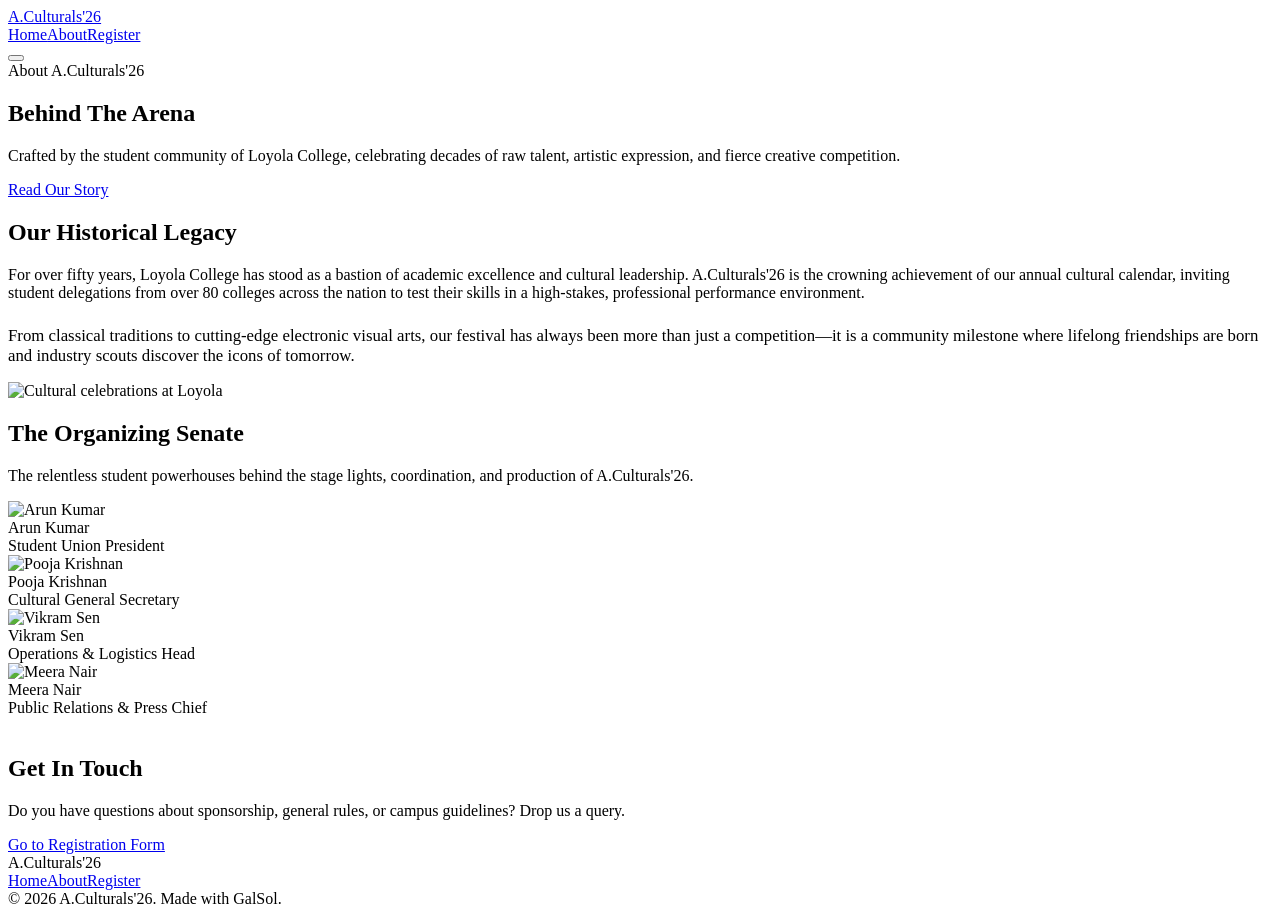
==== commit 30cf1a2d: "chore(autosave): update site" ====
--- a/pages/about.html
+++ b/pages/about.html
@@ -62,22 +62,22 @@
     <p class="section-lead reveal">The relentless student powerhouses behind the stage lights, coordination, and production of A.Culturals'26.</p>
     <div class="grid grid-cards">
       <article class="card speaker reveal" data-tilt>
-        <div class="speaker-photo" style="background-image:url('https://images.pexels.com/photos/220453/pexels-photo-220453.jpeg?auto=compress&cs=tinysrgb&fit=crop&h=200&w=200')"></div>
+        <img class="speaker-photo" src="https://images.pexels.com/photos/220453/pexels-photo-220453.jpeg?auto=compress&cs=tinysrgb&fit=crop&h=200&w=200" alt="Arun Kumar" loading="lazy">
         <div class="speaker-name">Arun Kumar</div>
         <div class="speaker-role">Student Union President</div>
       </article>
       <article class="card speaker reveal" data-tilt>
-        <div class="speaker-photo" style="background-image:url('https://images.pexels.com/photos/3763188/pexels-photo-3763188.jpeg?auto=compress&cs=tinysrgb&fit=crop&h=200&w=200')"></div>
+        <img class="speaker-photo" src="https://images.pexels.com/photos/3763188/pexels-photo-3763188.jpeg?auto=compress&cs=tinysrgb&fit=crop&h=200&w=200" alt="Pooja Krishnan" loading="lazy">
         <div class="speaker-name">Pooja Krishnan</div>
         <div class="speaker-role">Cultural General Secretary</div>
       </article>
       <article class="card speaker reveal" data-tilt>
-        <div class="speaker-photo" style="background-image:url('https://images.pexels.com/photos/3777946/pexels-photo-3777946.jpeg?auto=compress&cs=tinysrgb&fit=crop&h=200&w=200')"></div>
+        <img class="speaker-photo" src="https://images.pexels.com/photos/3777946/pexels-photo-3777946.jpeg?auto=compress&cs=tinysrgb&fit=crop&h=200&w=200" alt="Vikram Sen" loading="lazy">
         <div class="speaker-name">Vikram Sen</div>
         <div class="speaker-role">Operations & Logistics Head</div>
       </article>
       <article class="card speaker reveal" data-tilt>
-        <div class="speaker-photo" style="background-image:url('https://images.pexels.com/photos/3785077/pexels-photo-3785077.jpeg?auto=compress&cs=tinysrgb&fit=crop&h=200&w=200')"></div>
+        <img class="speaker-photo" src="https://images.pexels.com/photos/3785077/pexels-photo-3785077.jpeg?auto=compress&cs=tinysrgb&fit=crop&h=200&w=200" alt="Meera Nair" loading="lazy">
         <div class="speaker-name">Meera Nair</div>
         <div class="speaker-role">Public Relations & Press Chief</div>
       </article>
--- a/styles.css
+++ b/styles.css
@@ -1,380 +1,5 @@
-:root{
-  --bg:#07080d;--bg2:#0d0e14;--surface:rgba(18,22,32,.55);--border:rgba(255,255,255,.09);
-  --text:#f0f3ff;--muted:#94a3b8;
-  --accent:#d4ff00;--accent2:#ff0055;--on-accent:#000000;
-  --grad:linear-gradient(135deg,var(--accent),var(--accent2));
-  --scheme:dark;
-  --font-display:'Syne', sans-serif;--font-body:'Inter', system-ui, sans-serif;
-  --radius:20px;--radius-sm:12px;--radius-lg:32px;
-  --shadow:0 24px 68px rgba(0,0,0,.6);
-  --shadow-sm:0 8px 32px rgba(0,0,0,.45);
-  --maxw:1180px;--ease:cubic-bezier(.22,1,.36,1);
-}
-
-*{box-sizing:border-box}html{scroll-behavior:smooth}
-body{margin:0;background:var(--bg);color:var(--text);font-family:var(--font-body);line-height:1.6;-webkit-font-smoothing:antialiased;overflow-x:hidden}
-html{color-scheme:var(--scheme)}
-*{scrollbar-width:thin;scrollbar-color:var(--accent) transparent}
-::-webkit-scrollbar{width:10px;height:10px}
-::-webkit-scrollbar-track{background:transparent}
-::-webkit-scrollbar-thumb{background:linear-gradient(180deg,var(--accent),var(--accent2));border-radius:20px;border:2px solid transparent;background-clip:padding-box}
-::-webkit-scrollbar-thumb:hover{filter:brightness(1.15)}
-::-webkit-scrollbar-corner{background:transparent}
-img{max-width:100%;display:block}
-a{color:inherit;text-decoration:none}
-h1,h2,h3{font-family:var(--font-display);font-weight:700;line-height:1.05;margin:0}
-.section-inner,.hero-inner,.footer-inner{max-width:var(--maxw);margin:0 auto;padding:0 24px}
-
-/* buttons */
-.btn{display:inline-flex;align-items:center;gap:8px;background:var(--grad);color:var(--on-accent);font-weight:700;
-  padding:13px 26px;border-radius:999px;box-shadow:0 10px 30px color-mix(in srgb,var(--accent) 35%,transparent);
-  transition:transform .2s var(--ease),filter .2s}
-.btn:hover{transform:translateY(-2px);filter:brightness(1.07)}
-.btn-lg{padding:16px 34px;font-size:1.05rem}
-
-/* nav */
-.nav{position:fixed;top:0;left:0;right:0;z-index:100;display:flex;align-items:center;justify-content:space-between;gap:16px;
-  padding:14px 24px;background:color-mix(in srgb,var(--bg) 62%,transparent);backdrop-filter:blur(16px) saturate(140%);
-  -webkit-backdrop-filter:blur(16px) saturate(140%);border-bottom:1px solid var(--border)}
-.nav-brand{font-family:var(--font-display);font-weight:700;font-size:1.25rem}
-.nav-links{display:flex;gap:26px}
-.nav-links a{color:var(--muted);font-weight:600;font-size:.95rem;transition:color .15s}
-.nav-links a:hover{color:var(--text)}
-.nav-burger{display:none;flex-direction:column;gap:5px;background:none;border:0;cursor:pointer;padding:6px}
-.nav-burger span{width:24px;height:2px;background:var(--text);border-radius:2px;transition:.25s}
-
-/* hero inner contents */
-.hero{position:relative;min-height:100%;display:flex;align-items:center;overflow:hidden; width: 100%;}
-.hero-inner{position:relative;z-index:2;text-align:center;padding-top:80px;padding-bottom:40px;width:100%}
-
-/* Premium Cyber Frame & Tickers */
-.hero-frame {
-  position: relative;
-  max-width: 860px;
-  margin: 0 auto;
-  padding: 48px 36px;
-  background: radial-gradient(120% 120% at 50% 0%, rgba(212, 255, 0, 0.12) 0%, rgba(255, 0, 85, 0.04) 100%);
-  border: 1px solid rgba(255, 255, 255, 0.12);
-  border-radius: var(--radius-lg);
-  backdrop-filter: blur(24px) saturate(140%);
-  -webkit-backdrop-filter: blur(24px) saturate(140%);
-  box-shadow: 0 40px 100px rgba(0, 0, 0, 0.8), inset 0 1px 0 rgba(255, 255, 255, 0.2);
-  overflow: hidden;
-}
-.hero-frame::before {
-  content: '';
-  position: absolute;
-  top: 0; left: 0; right: 0; height: 1px;
-  background: linear-gradient(90deg, transparent, var(--accent), transparent);
-}
-.hero-corner {
-  position: absolute;
-  width: 18px;
-  height: 18px;
-  border: 2px solid var(--accent);
-  opacity: 0.8;
-  transition: transform 0.3s var(--ease);
-}
-.hero-frame:hover .hero-corner { transform: scale(1.1); }
-.hc-tl { top: 16px; left: 16px; border-right: 0; border-bottom: 0; }
-.hc-tr { top: 16px; right: 16px; border-left: 0; border-bottom: 0; border-color: var(--accent2); }
-.hc-bl { bottom: 16px; left: 16px; border-right: 0; border-top: 0; border-color: var(--accent2); }
-.hc-br { bottom: 16px; right: 16px; border-left: 0; border-top: 0; }
-
-.hero-meta-badge {
-  display: inline-flex;
-  align-items: center;
-  gap: 12px;
-  font-family: var(--font-body);
-  font-size: 0.78rem;
-  font-weight: 700;
-  letter-spacing: 0.12em;
-  color: var(--text);
-  background: rgba(255, 255, 255, 0.04);
-  border: 1px solid rgba(255, 255, 255, 0.08);
-  padding: 8px 18px;
-  border-radius: 999px;
-  margin-bottom: 24px;
-  box-shadow: 0 4px 20px rgba(0, 0, 0, 0.2);
-}
-.meta-pillar { display: flex; align-items: center; gap: 6px; color: var(--accent); }
-.live-indicator { width: 8px; height: 8px; background: #39ff14; border-radius: 50%; box-shadow: 0 0 10px #39ff14; animation: pulseIndicator 1.5s infinite; }
-@keyframes pulseIndicator { 0% { transform: scale(0.9); opacity: 0.7; } 50% { transform: scale(1.3); opacity: 1; } 100% { transform: scale(0.9); opacity: 0.7; } }
-.meta-divider { width: 1px; height: 12px; background: rgba(255, 255, 255, 0.15); }
-.meta-date { color: var(--text); }
-.meta-location { color: var(--accent2); }
-
-.hero-college-tag { font-family: var(--font-display); font-size: 0.8rem; letter-spacing: 0.2em; font-weight: 800; color: var(--muted); text-transform: uppercase; margin-bottom: 12px; }
-.hero-title { font-size: clamp(3.5rem, 9vw, 6.5rem); letter-spacing: -0.02em; margin-bottom: 16px; max-width: 16ch; margin-inline: auto; text-shadow: 0 0 60px rgba(212, 255, 0, 0.35); line-height: 1.1; }
-.hero-tagline { font-family: var(--font-display); font-size: clamp(1.2rem, 3.2vw, 2.1rem); font-weight: 800; letter-spacing: 0.06em; color: var(--text); margin-bottom: 24px; text-transform: uppercase; }
-.hero-tagline .txt-glow { background: linear-gradient(90deg, var(--accent), var(--accent2)); -webkit-background-clip: text; background-clip: text; color: transparent; text-shadow: 0 0 20px rgba(157, 0, 255, 0.3); }
-.hero-sub { font-size: clamp(1rem, 1.8vw, 1.15rem); color: var(--muted); max-width: 58ch; margin: 0 auto 32px; line-height: 1.6; }
-.hero-actions { display: flex; justify-content: center; gap: 20px; flex-wrap: wrap; }
-
-.btn-premium { background: var(--grad); color: var(--on-accent); border: none; font-weight: 800; display: inline-flex; align-items: center; gap: 10px; padding: 16px 36px; border-radius: 999px; box-shadow: 0 12px 35px rgba(212, 255, 0, 0.25); transition: all 0.3s var(--ease); }
-.btn-premium:hover { transform: translateY(-3px) scale(1.02); box-shadow: 0 16px 45px rgba(212, 255, 0, 0.4); }
-.btn-arrow { width: 18px; height: 18px; transition: transform 0.3s var(--ease); }
-.btn-premium:hover .btn-arrow { transform: translateX(4px); }
-.btn-explore { background: rgba(255, 255, 255, 0.05); border: 1px solid rgba(255, 255, 255, 0.12); color: var(--text); font-weight: 700; padding: 16px 36px; border-radius: 999px; transition: all 0.3s var(--ease); backdrop-filter: blur(10px); }
-.btn-explore:hover { background: rgba(255, 255, 255, 0.1); border-color: var(--accent); transform: translateY(-3px); box-shadow: 0 12px 30px rgba(212, 255, 0, 0.15); }
-
-@media(max-width: 640px) {
-  .hero-frame { padding: 40px 20px; border-radius: var(--radius); }
-  .hero-corner { width: 12px; height: 12px; }
-  .hc-tl { top: 12px; left: 12px; } .hc-tr { top: 12px; right: 12px; } .hc-bl { bottom: 12px; left: 12px; } .hc-br { bottom: 12px; right: 12px; }
-}
-
-/* sections */
-.section{padding:96px 0;position:relative}
-.section-title{font-size:clamp(1.9rem,4vw,3rem);letter-spacing:-.02em;margin-bottom:14px;text-align:center}
-.section-lead{color:var(--muted);font-size:1.15rem;max-width:60ch;margin:0 auto;text-align:center}
-
-/* glass cards + grids */
-.grid{display:grid;gap:22px;margin-top:44px}
-.grid-cards{grid-template-columns:repeat(auto-fit,minmax(230px,320px));justify-content:center}
-.card{background:var(--surface);border:1px solid var(--border);border-radius:var(--radius);padding:24px; backdrop-filter:blur(18px) saturate(140%);-webkit-backdrop-filter:blur(18px) saturate(140%);box-shadow:var(--shadow-sm); transition:transform .25s var(--ease),border-color .25s}
-.card:hover{transform:translateY(-6px);border-color:color-mix(in srgb,var(--accent) 55%,var(--border))}
-.speaker{text-align:center}
-.speaker-photo{width:110px;height:110px;border-radius:50%;margin:0 auto 16px;background:var(--grad);background-size:cover;background-position:center}
-.speaker-name{font-weight:700;font-size:1.1rem}
-.speaker-role{color:var(--muted);font-size:.9rem;margin-top:3px}
-
-/* schedule */
-.schedule{max-width:760px;margin:44px auto 0;display:flex;flex-direction:column;gap:14px}
-.sched-item{display:flex;gap:20px;align-items:flex-start;background:var(--surface);border:1px solid var(--border); border-radius:var(--radius);padding:20px 22px;backdrop-filter:blur(14px)}
-.sched-time{font-family:var(--font-display);font-weight:700;color:var(--accent);min-width:92px}
-.sched-title{font-weight:700}
-.sched-desc{color:var(--muted);font-size:.95rem;margin-top:3px}
-
-/* countdown */
-.countdown{display:flex;justify-content:center;gap:16px;flex-wrap:wrap;margin-top:40px}
-.cd-unit{background:var(--surface);border:1px solid var(--border);border-radius:var(--radius);padding:22px 26px; min-width:104px;text-align:center;backdrop-filter:blur(14px)}
-.cd-unit span{display:block;font-family:var(--font-display);font-size:2.6rem;font-weight:700;line-height:1; background:var(--grad);-webkit-background-clip:text;background-clip:text;color:transparent}
-.cd-unit small{color:var(--muted);font-size:.78rem;text-transform:uppercase;letter-spacing:.08em}
-
-/* gallery */
-.gallery{display:grid;grid-template-columns:repeat(auto-fill,minmax(220px,1fr));gap:14px;margin-top:44px}
-.gallery-item{aspect-ratio:4/3;border-radius:var(--radius-sm);background-size:cover;background-position:center; background-color:var(--surface);border:1px solid var(--border);transition:transform .25s}
-.gallery-item:hover{transform:scale(1.03)}
-
-/* cta */
-.cta-card{background:var(--surface);border:1px solid var(--border);border-radius:var(--radius-lg); padding:64px 48px;backdrop-filter:blur(24px) saturate(140%);-webkit-backdrop-filter:blur(24px) saturate(140%);box-shadow:var(--shadow);overflow:hidden;position:relative;z-index:1}
-.cta-grid{display:grid;grid-template-columns:1.1fr 0.9fr;gap:48px;align-items:center}
-.cta-main{text-align:left}
-.cta-badge{display:inline-block;padding:6px 14px;font-size:0.75rem;letter-spacing:0.12em;font-weight:700;border-radius:999px;background:rgba(255, 0, 85, 0.15);border:1px solid rgba(255, 0, 85, 0.3);color:var(--accent);text-transform:uppercase;margin-bottom:20px}
-.cta-title{font-size:clamp(2rem,4vw,3.2rem);margin-bottom:16px;line-height:1.1}
-.cta-sub{color:var(--muted);font-size:1.1rem;margin-bottom:32px;max-width:540px;line-height:1.6}
-.cta-actions{display:flex;gap:16px;flex-wrap:wrap}
-.cta-stats{display:grid;grid-template-columns:1fr 1fr;gap:18px}
-.cta-stat-item{background:rgba(255,255,255,0.03);border:1px solid var(--border);border-radius:var(--radius);padding:24px;text-align:center;backdrop-filter:blur(10px);transition:transform 0.25s var(--ease), border-color 0.25s}
-.cta-stat-item:hover{border-color:var(--accent);transform:translateY(-4px)}
-.stat-num{font-family:var(--font-display);font-size:clamp(2rem,3vw,2.8rem);font-weight:800;line-height:1;margin-bottom:4px}
-.stat-label{font-size:0.85rem;font-weight:600;color:var(--muted);text-transform:uppercase;letter-spacing:0.05em}
-@media (max-width:960px){ .cta-grid{grid-template-columns:1fr;gap:40px} .cta-card{padding:40px 24px} .cta-main{text-align:center} .cta-sub{margin-inline:auto} .cta-actions{justify-content:center} }
-
-/* footer */
-.footer{border-top:1px solid var(--border);padding:56px 24px;background:var(--bg2)}
-.footer-inner{display:flex;flex-direction:column;align-items:center;gap:16px;text-align:center}
-.footer-brand{font-family:var(--font-display);font-weight:700;font-size:1.3rem}
-.footer-links{display:flex;gap:22px;flex-wrap:wrap;justify-content:center}
-.footer-links a{color:var(--muted);font-weight:600;transition:color .15s}
-.footer-links a:hover{color:var(--text)}
-.footer-copy{color:var(--muted);font-size:.85rem}
-
-/* scroll-reveal */
-.reveal{opacity:0;transform:translateY(24px);transition:opacity .7s var(--ease),transform .7s var(--ease)}
-.reveal.in{opacity:1;transform:none}
-@media (prefers-reduced-motion:reduce){.reveal{opacity:1;transform:none}}
-
-/* ========================================================================= */
-/* FIX: UNIFIED HERO GRID ZOOM (The magic that makes the pull-back work)     */
-/* ========================================================================= */
-main { padding-top: 0; margin-top: 0; }
-
-.scene-pin {
-  position: relative;
-  height: 200vh;
-}
-
-.grid-scene {
-  position: sticky;
-  top: 0;
-  height: 100vh;
-  display: flex;
-  align-items: center;
-  justify-content: center;
-  overflow: hidden;
-  background: var(--bg);
-}
-
-.grid-wrap {
-  position: absolute;
-  top: 50%;
-  left: 50%;
-  /* 300vw ensures the middle cell is exactly 100vw wide at scale(1) */
-  width: 300vw;
-  height: 300vh;
-  display: grid;
-  grid-template-columns: repeat(3, 1fr);
-  grid-template-rows: repeat(3, 1fr);
-  gap: 16px;
-  /* At scroll start (p=0), scale is 1. At end (p=1), scale shrinks to reveal the grid */
-  transform: translate(-50%, -50%) scale(calc(1 - var(--p, 0) * 0.6667));
-  transform-origin: 50% 50%;
-  will-change: transform;
-}
-
-@media (min-width: 769px) {
-  .grid-wrap { gap: 24px; }
-}
-
-.grid-cell {
-  position: relative;
-  overflow: hidden;
-  border-radius: var(--radius);
-  background: var(--bg2);
-  height: 100%;
-}
-
-.grid-cell img, .grid-cell video {
-  width: 100%;
-  height: 100%;
-  object-fit: cover;
-  display: block;
-}
-
-/* Outer cells start invisible and fade in as you scroll */
-.grid-cell.gc-out {
-  opacity: calc(var(--p, 0) * 3.2);
-  z-index: 1;
-}
-
-/* The middle cell holds your hero section securely */
-.grid-cell.gc-mid {
-  display: flex;
-  align-items: center;
-  justify-content: center;
-  background: transparent;
-  z-index: 10;
-  /* ADDED: Forces the center cell to never crop its contents */
-  overflow: visible; 
-}
-
-/* Let the hero content shrink naturally with the grid */
-.grid-cell.gc-mid > * {
-  /* REMOVED the expanding counter-scale that caused the cropping */
-  transform: none; 
-  width: 100%;
-}
-
-/* Fallback for mobile where the 3x3 layout becomes too tiny */
-@media (max-width: 760px) {
-  .grid-wrap {
-    position: static;
-    width: 100%;
-    height: auto;
-    transform: none !important;
-    display: flex;
-    flex-direction: column;
-  }
-  .grid-cell.gc-mid { min-height: 85svh; }
-  .grid-cell.gc-out { opacity: 1; height: 35vh; }
-  .grid-cell.gc-mid > * { transform: none !important; }
-}
-
-/* ── effects kit ── */
-.txt-gradient{background:var(--grad);-webkit-background-clip:text;background-clip:text;color:transparent}
-.btn-shine{position:relative;overflow:hidden}.btn-shine::after{content:'';position:absolute;inset:0;background:linear-gradient(120deg,transparent 30%,rgba(255,255,255,.4),transparent 70%);transform:translateX(-130%);transition:transform .7s var(--ease)}.btn-shine:hover::after{transform:translateX(130%)}
-.btn-cyber-outline { display: inline-flex; align-items: center; gap: 8px; background: rgba(255, 255, 255, 0.02); color: var(--text); border: 1px solid rgba(255, 255, 255, 0.12); border-radius: 999px; position: relative; overflow: hidden; backdrop-filter: blur(12px); -webkit-backdrop-filter: blur(12px); box-shadow: inset 0 0 15px rgba(255, 255, 255, 0.02); transition: all 0.4s var(--ease); font-weight: 700; }
-.btn-cyber-outline::before { content: ''; position: absolute; top: 0; left: 15%; width: 70%; height: 1.5px; background: linear-gradient(90deg, transparent, var(--accent), var(--accent2), transparent); transition: all 0.4s var(--ease); }
-.btn-cyber-outline::after { content: ''; position: absolute; bottom: 0; left: 15%; width: 70%; height: 1.5px; background: linear-gradient(90deg, transparent, var(--accent2), var(--accent), transparent); transition: all 0.4s var(--ease); }
-.btn-cyber-outline:hover { border-color: rgba(255, 106, 61, 0.4); background: rgba(255, 106, 61, 0.08); box-shadow: 0 0 35px rgba(255, 106, 61, 0.22), inset 0 0 12px rgba(255, 106, 61, 0.12); transform: translateY(-3px); color: #fff; }
-.btn-cyber-outline:hover::before, .btn-cyber-outline:hover::after { width: 100%; left: 0; }
-[data-glow]{position:relative}[data-glow]::before{content:'';position:absolute;inset:0;border-radius:inherit;padding:1.5px;background:radial-gradient(200px circle at var(--gx,50%) var(--gy,50%),var(--accent),transparent 60%);-webkit-mask:linear-gradient(#000 0 0) content-box,linear-gradient(#000 0 0);-webkit-mask-composite:xor;mask-composite:exclude;opacity:0;transition:opacity .3s;pointer-events:none}[data-glow]:hover::before{opacity:1}
-.fx-noise{position:relative}.fx-noise::after{content:'';position:absolute;inset:0;pointer-events:none;z-index:2;opacity:.05;mix-blend-mode:overlay;background-image:url("data:image/svg+xml,%3Csvg xmlns='http://www.w3.org/2000/svg' width='140' height='140'%3E%3Cfilter id='n'%3E%3CfeTurbulence type='fractalNoise' baseFrequency='.85' numOctaves='3'/%3E%3C/filter%3E%3Crect width='140' height='140' filter='url(%23n)'/%3E%3C/svg%3E")}
-[data-spotlight]{position:relative}[data-spotlight]::after{content:'';position:absolute;inset:0;z-index:0;pointer-events:none;background:radial-gradient(420px circle at var(--spx,50%) var(--spy,50%),color-mix(in srgb,var(--accent) 22%,transparent),transparent 70%);opacity:0;transition:opacity .3s}[data-spotlight]:hover::after{opacity:1}[data-spotlight]>*{position:relative;z-index:1}
-.txt-shiny{background:linear-gradient(110deg,var(--muted) 40%,var(--text) 50%,var(--muted) 60%);background-size:200% 100%;-webkit-background-clip:text;background-clip:text;color:transparent;animation:fxshine 3.2s linear infinite}@keyframes fxshine{to{background-position:-200% 0}}
-[data-nav-spotlight]{position:relative;overflow:hidden}[data-nav-spotlight]::before{content:'';position:absolute;inset:0;pointer-events:none;background:radial-gradient(110px circle at var(--nspx,-999px) 50%,color-mix(in srgb,var(--accent) 24%,transparent),transparent 70%);opacity:0;transition:opacity .3s}[data-nav-spotlight]:hover::before{opacity:1}[data-nav-spotlight] .nav-ind{position:absolute;bottom:0;height:2px;background:var(--grad);border-radius:2px;transition:left .35s var(--ease),width .35s var(--ease);pointer-events:none}
-/* Fix: Corrected Falling Lights (Meteors) Direction */
-.fx-meteors {
-  position: relative;
-  overflow: hidden;
-}
-
-.fx-meteors .meteor {
-  position: absolute;
-  top: -10%;
-  width: 2px;
-  height: 2px;
-  border-radius: 50%;
-  background: var(--accent);
-  box-shadow: 0 0 10px 2px var(--accent);
-  animation: fxmeteor 2.5s linear infinite;
-  z-index: 0;
-}
-
-/* The tail now properly anchors behind the head and fades out */
-.fx-meteors .meteor::after {
-  content: '';
-  position: absolute;
-  top: 50%;
-  right: 0; 
-  transform: translateY(-50%);
-  width: 120px;
-  height: 1px;
-  background: linear-gradient(270deg, transparent, var(--accent));
-}
-
-/* 135deg points exactly bottom-left. translateX moves it forward along that path */
-@keyframes fxmeteor {
-  0% {
-    transform: rotate(135deg) translateX(0);
-    opacity: 1;
-  }
-  70% {
-    opacity: 1;
-  }
-  100% {
-    transform: rotate(135deg) translateX(1200px);
-    opacity: 0;
-  }
-}
-
-/* media tier */
-[data-media]{position:relative;isolation:isolate;overflow:hidden}
-.ms-media{position:absolute;inset:0;z-index:-2;pointer-events:none}
-.ms-media .ms-poster,.ms-media .ms-vid{position:absolute;inset:0;width:100%;height:100%;object-fit:cover;display:block}
-.ms-media .ms-vid{opacity:0;transition:opacity .6s var(--ease)}
-.ms-media .ms-vid.ms-on{opacity:1}
-.ms-g-warm .ms-poster,.ms-g-warm .ms-vid{filter:saturate(1.12) hue-rotate(10deg) brightness(1.02)}
-.ms-g-brand .ms-poster,.ms-g-brand .ms-vid{filter:grayscale(1) contrast(1.05)}
-.ms-g-brand::after{content:'';position:absolute;inset:0;background:var(--grad);mix-blend-mode:color;opacity:.85}
-.ms-scrim{position:absolute;inset:0;z-index:-1;pointer-events:none}
-.ms-scrim-medium{background:linear-gradient(180deg,rgba(0,0,0,.34),rgba(0,0,0,.58))}
-.ms-scrim-heavy{background:linear-gradient(180deg,rgba(0,0,0,.52),rgba(0,0,0,.76))}
-
-/* scene layer */
-@property --p{syntax:'<number>';inherits:true;initial-value:0}
-@property --vp{syntax:'<number>';inherits:true;initial-value:1}
-[data-scene]{position:relative;will-change:transform,opacity,filter}
-.scene-pin>[data-pin]{position:sticky;top:0;height:100vh;overflow:hidden;display:flex;flex-direction:column;justify-content:center}
-[data-scene].sc-rise .hero-inner,[data-scene].sc-rise .section-inner{ transform:translateY(calc((1 - var(--vp,1))*46px));opacity:var(--vp,1)}
-[data-scene].sc-parallax .ms-media{transform:translateY(calc((var(--p,0) - .5)*13vh)) scale(1.16)}
-[data-scene].sc-wipe{clip-path:inset(calc((1 - var(--vp,1))*46%) 0 0 0)}
-
-@media (max-width:760px){
-  .nav-links{position:fixed;inset:58px 0 auto 0;flex-direction:column;gap:0;background:color-mix(in srgb,var(--bg) 94%,transparent); backdrop-filter:blur(18px);border-bottom:1px solid var(--border);padding:10px 24px;transform:translateY(-140%);transition:transform .3s var(--ease)}
-  .nav.open .nav-links{transform:none}
-  .nav-links a{padding:14px 0;border-bottom:1px solid var(--border)}
-  .nav-burger{display:flex}
-  .nav.open .nav-burger span:nth-child(1){transform:translateY(7px) rotate(45deg)}
-  .nav.open .nav-burger span:nth-child(2){opacity:0}
-  .nav.open .nav-burger span:nth-child(3){transform:translateY(-7px) rotate(-45deg)}
-  .section{padding:64px 0}
-  .scene-pin>[data-pin]{position:static;height:auto;min-height:100svh}
-}
-@media (prefers-reduced-motion:reduce){
-  [data-scene]{transform:none!important;filter:none!important;opacity:1!important;clip-path:none!important}
-  .ms-media .ms-vid{display:none}
-}
-
+      <article class="card speaker reveal" data-tilt>
+        <div class="speaker-photo" style="background-image:url('https://images.pexels.com/photos/220453/pexels-photo-220453.jpeg?auto=compress&cs=tinysrgb&fit=crop&h=200&w=200')"></div>
+        <div class="speaker-name">Arun Kumar</div>
+        <div class="speaker-role">Student Union President</div>
+      </article>
